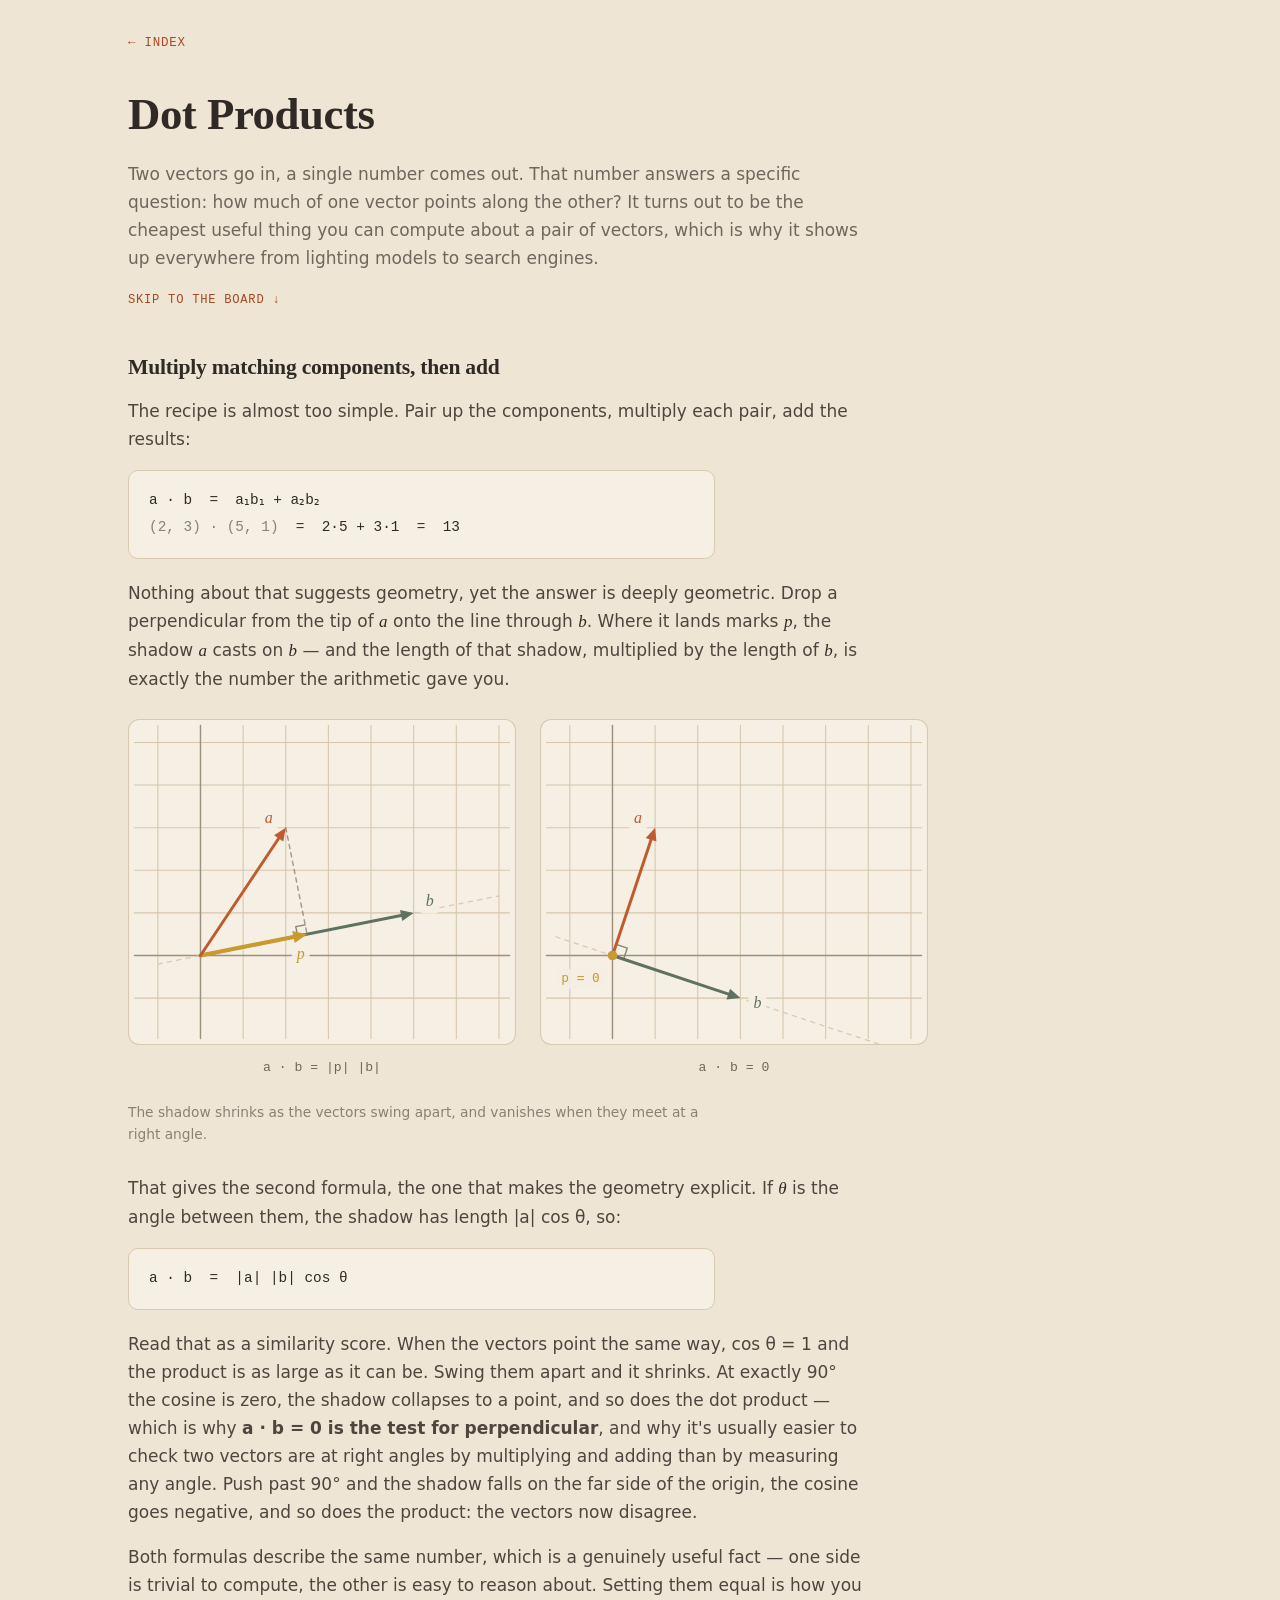
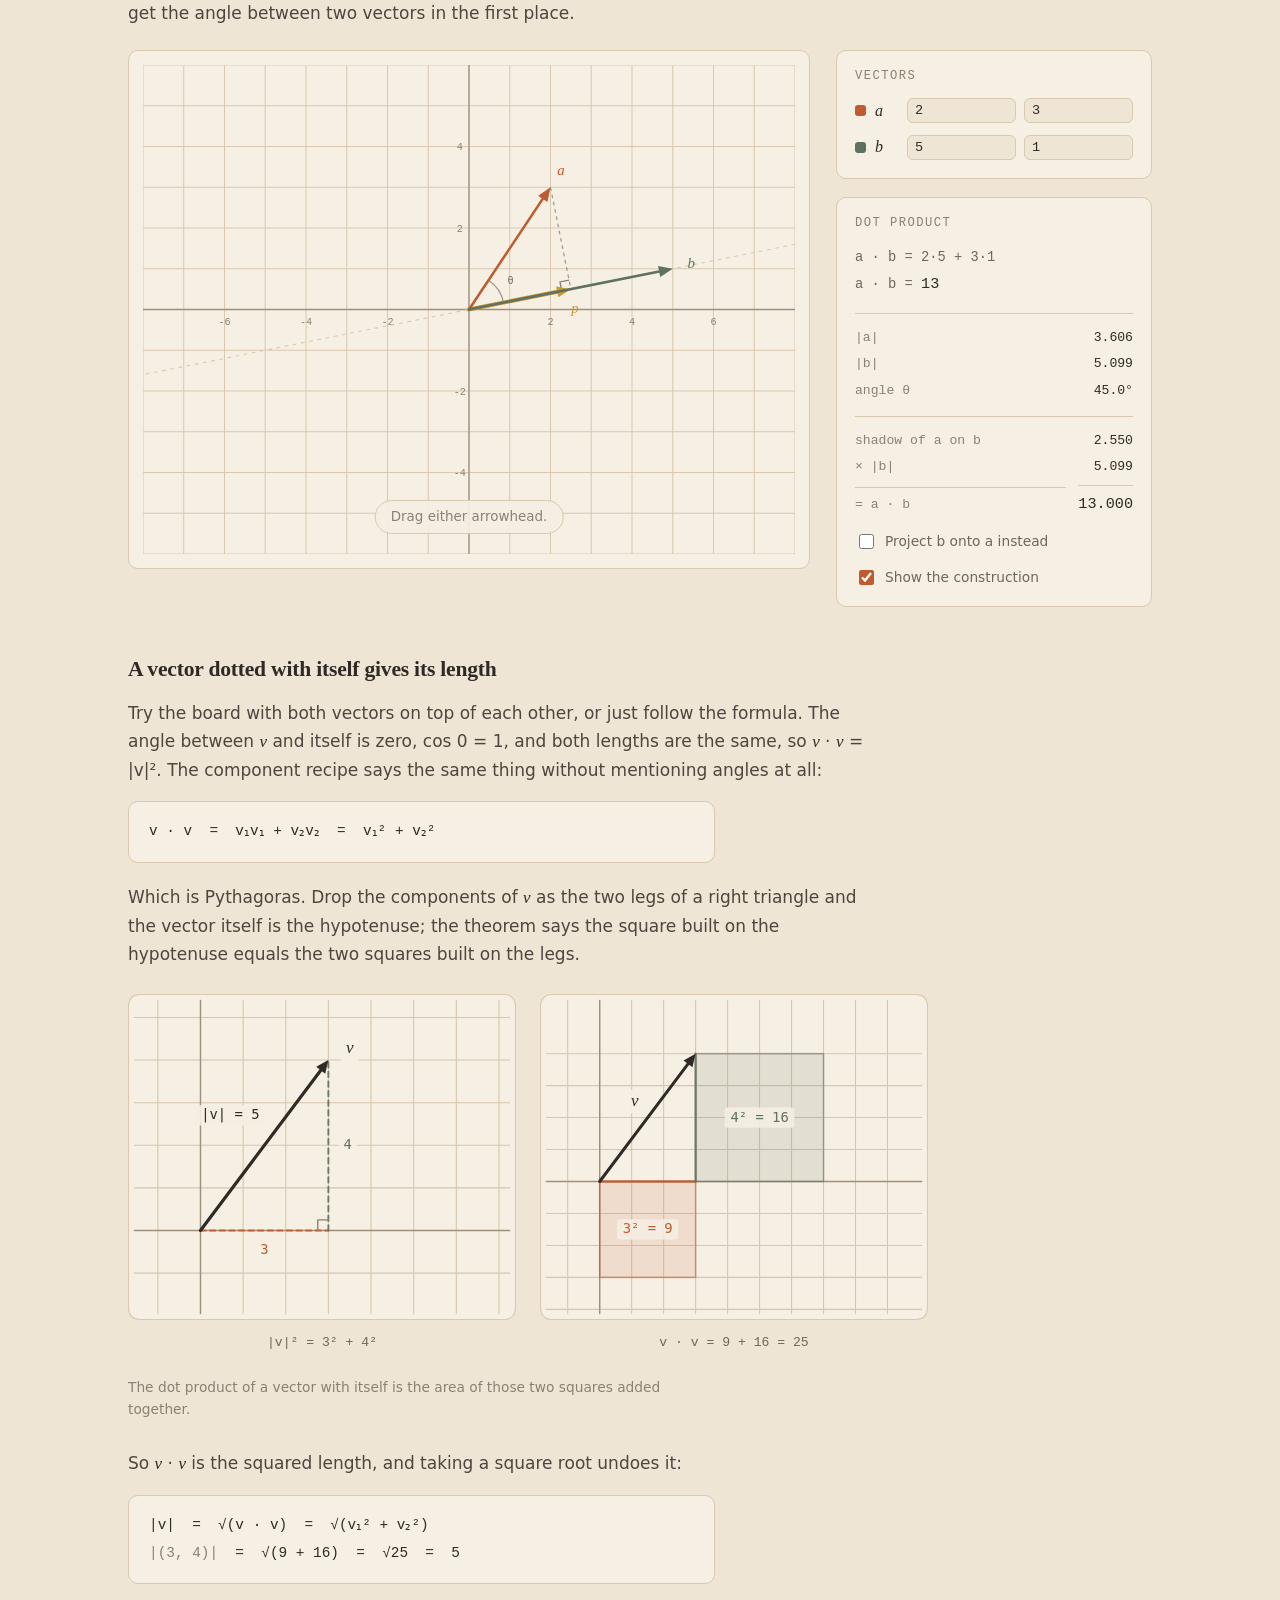
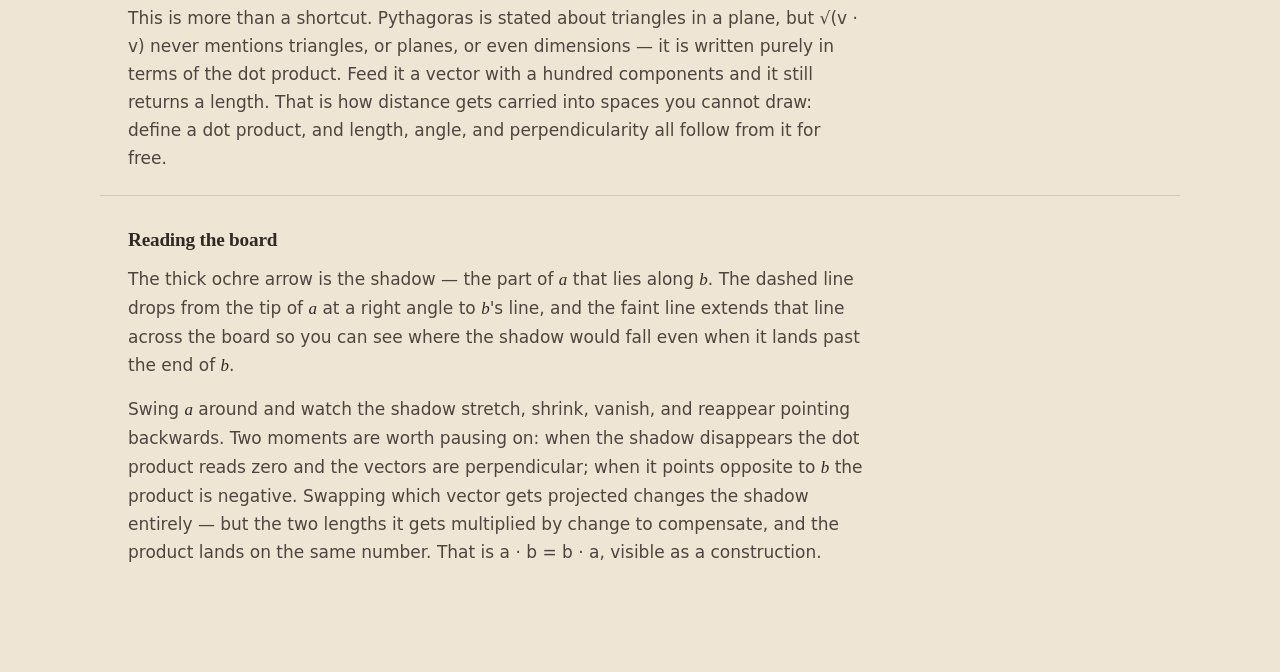
==== linear-algebra/dot-products/index.html @ c4933055 "Add Dot Products to Linear Algebra A third page in the same shape as linear combinations: explainer," ====
<!doctype html>
<html lang="en">
  <head>
    <meta charset="utf-8" />
    <meta name="viewport" content="width=device-width, initial-scale=1" />
    <title>Dot Products — math-viz</title>
    <meta
      name="description"
      content="What the dot product measures: one vector's shadow on another, scaled by that other's length."
    />
    <link rel="stylesheet" href="../../assets/theme.css" />
    <link
      rel="icon"
      href="data:image/svg+xml,<svg xmlns='http://www.w3.org/2000/svg' viewBox='0 0 32 32'><rect width='32' height='32' rx='7' fill='%23efe5d5'/><circle cx='16' cy='16' r='7.5' fill='none' stroke='%23bf5b2e' stroke-width='2.5'/></svg>"
    />
    <style>
      /* ---- explainer prose ---- */
      .jump {
        display: inline-block;
        margin-top: 18px;
        font-family: var(--font-mono);
        font-size: 0.76rem;
        letter-spacing: 0.06em;
        text-transform: uppercase;
        text-decoration: none;
      }
      .jump:hover {
        text-decoration: underline;
        text-underline-offset: 3px;
      }

      .explainer {
        padding-block: 10px 6px;
      }
      .explainer > section + section {
        margin-top: 46px;
      }
      .explainer h2 {
        font-size: 1.35rem;
        margin-bottom: 16px;
      }
      .explainer p {
        max-width: var(--measure);
        margin: 0 0 17px;
      }
      .explainer figure {
        margin: 26px 0 28px;
        max-width: 800px;
      }
      .explainer figure img {
        display: block;
        width: 100%;
        height: auto;
      }
      .two-up {
        display: grid;
        grid-template-columns: 1fr 1fr;
        gap: 8px 24px;
      }
      .two-up figcaption {
        grid-column: 1 / -1;
      }
      .fig-cap {
        font-family: var(--font-mono);
        font-size: 0.82rem;
        color: var(--ink-500);
        text-align: center;
        margin: 12px 0 0 !important;
      }
      .explainer figcaption {
        max-width: var(--measure);
        margin-top: 14px;
        font-size: 0.86rem;
        color: var(--ink-400);
      }
      @media (max-width: 660px) {
        .two-up {
          grid-template-columns: 1fr;
          gap: 18px;
        }
      }

      .sym {
        font-family: var(--font-display);
        font-style: italic;
        color: var(--ink-900);
      }

      /* A displayed calculation, in the prose column. */
      .calc {
        font-family: var(--font-mono);
        font-size: 0.9rem;
        line-height: 1.9;
        color: var(--ink-900);
        background: var(--sand-100);
        border: var(--border);
        border-radius: var(--radius);
        padding: 16px 20px;
        margin: 0 0 20px;
        max-width: var(--measure);
        overflow-x: auto;
      }
      .calc .muted {
        color: var(--ink-400);
      }

      /* ---- board ---- */
      .board-wrap {
        position: relative;
      }
      #board {
        touch-action: none;
      }
      #grid line {
        stroke: var(--grid-line);
        stroke-width: 1;
      }
      #axes .axis {
        stroke: var(--axis-line);
        stroke-width: 1.4;
      }
      .tick {
        font-family: var(--font-mono);
        font-size: 11px;
        fill: var(--ink-400);
        text-anchor: middle;
      }
      .vlabel {
        font-family: var(--font-display);
        font-style: italic;
        font-size: 16px;
        text-anchor: middle;
        dominant-baseline: middle;
        pointer-events: none;
      }
      .anglelabel {
        font-family: var(--font-mono);
        font-size: 11px;
        text-anchor: middle;
        dominant-baseline: middle;
        pointer-events: none;
        fill: var(--ink-500);
      }
      .handle {
        fill: transparent;
        cursor: grab;
      }
      .handle:active {
        cursor: grabbing;
      }
      .handle-ring {
        fill: none;
        stroke-width: 1.5;
        opacity: 0;
        pointer-events: none;
        transition: opacity 110ms ease;
      }
      .handle:hover + .handle-ring,
      .handle:focus-visible + .handle-ring {
        opacity: 0.55;
      }
      .hint {
        position: absolute;
        left: 50%;
        bottom: 20px;
        transform: translateX(-50%);
        margin: 0;
        font-size: 0.84rem;
        color: var(--ink-400);
        background: rgba(246, 239, 227, 0.92);
        border: var(--border);
        border-radius: 999px;
        padding: 5px 15px;
        pointer-events: none;
        white-space: nowrap;
      }
      .hint[hidden] {
        display: none;
      }

      /* ---- panels ---- */
      .vrow {
        display: grid;
        grid-template-columns: 12px 24px 1fr 1fr;
        align-items: center;
        gap: 8px;
        margin-bottom: 10px;
      }
      .swatch {
        width: 11px;
        height: 11px;
        border-radius: 3px;
      }
      .vname {
        font-family: var(--font-display);
        font-style: italic;
        font-size: 1rem;
        color: var(--ink-900);
      }

      .sum {
        font-family: var(--font-mono);
        font-size: 0.86rem;
        line-height: 1.85;
        color: var(--ink-500);
        margin: 0 0 14px;
      }
      .sum b {
        color: var(--ink-900);
        font-weight: 500;
        font-size: 0.95rem;
      }

      .stats {
        display: grid;
        grid-template-columns: 1fr auto;
        gap: 5px 12px;
        font-family: var(--font-mono);
        font-size: 0.82rem;
        color: var(--ink-400);
        border-top: var(--border);
        padding-top: 13px;
        margin-bottom: 14px;
      }
      .stats span:nth-child(even) {
        color: var(--ink-900);
        text-align: right;
      }

      /* The three lines that spell out shadow x length = dot product. */
      .chainsum {
        border-top: var(--border);
        padding-top: 13px;
        font-family: var(--font-mono);
        font-size: 0.82rem;
        display: grid;
        grid-template-columns: 1fr auto;
        gap: 5px 12px;
        align-items: baseline;
      }
      .chainsum .lbl {
        color: var(--ink-400);
      }
      .chainsum .val {
        text-align: right;
        color: var(--ink-900);
      }
      .chainsum .total {
        border-top: 1px solid var(--sand-400);
        padding-top: 6px;
        margin-top: 2px;
      }
      .chainsum .total.val {
        font-size: 0.95rem;
      }

      .badge {
        display: inline-block;
        margin-top: 12px;
        font-family: var(--font-mono);
        font-size: 0.7rem;
        letter-spacing: 0.06em;
        text-transform: uppercase;
        color: var(--clay-600);
        border: 1px solid var(--clay-200);
        background: rgba(191, 91, 46, 0.06);
        border-radius: 999px;
        padding: 3px 10px;
      }
      .badge[hidden] {
        display: none;
      }

      .toggle {
        display: flex;
        align-items: center;
        gap: 8px;
        margin-top: 13px;
        font-size: 0.86rem;
        color: var(--ink-500);
        cursor: pointer;
      }
      .toggle input {
        accent-color: var(--clay-500);
        width: 15px;
        height: 15px;
        cursor: pointer;
        flex: none;
      }
    </style>
  </head>
  <body>
    <nav class="topbar page"><a href="../../">&larr; Index</a></nav>

    <header class="intro page">
      <h1>Dot Products</h1>
      <p>
        Two vectors go in, a single number comes out. That number answers a
        specific question: how much of one vector points along the other? It
        turns out to be the cheapest useful thing you can compute about a pair
        of vectors, which is why it shows up everywhere from lighting models to
        search engines.
      </p>
      <a class="jump" href="#board-section">Skip to the board &darr;</a>
    </header>

    <div class="explainer page">
      <section>
        <h2>Multiply matching components, then add</h2>
        <p>
          The recipe is almost too simple. Pair up the components, multiply each
          pair, add the results:
        </p>
        <div class="calc">
          a · b &nbsp;=&nbsp; a₁b₁ + a₂b₂<br />
          <span class="muted">(2, 3) · (5, 1)</span> &nbsp;=&nbsp; 2·5 + 3·1
          &nbsp;=&nbsp; 13
        </div>
        <p>
          Nothing about that suggests geometry, yet the answer is deeply
          geometric. Drop a perpendicular from the tip of
          <span class="sym">a</span> onto the line through
          <span class="sym">b</span>. Where it lands marks
          <span class="sym">p</span>, the shadow <span class="sym">a</span>
          casts on <span class="sym">b</span> — and the length of that shadow,
          multiplied by the length of <span class="sym">b</span>, is exactly the
          number the arithmetic gave you.
        </p>

        <figure class="two-up">
          <div>
            <img
              src="../../assets/figures/dot-projection.svg"
              alt="Vector a with a perpendicular dropped onto the line through b, marking the shadow p."
              width="364"
              height="306"
            />
            <p class="fig-cap">a · b = |p| |b|</p>
          </div>
          <div>
            <img
              src="../../assets/figures/dot-perpendicular.svg"
              alt="Two perpendicular vectors, where the shadow collapses to a single point at the origin."
              width="364"
              height="306"
            />
            <p class="fig-cap">a · b = 0</p>
          </div>
          <figcaption>
            The shadow shrinks as the vectors swing apart, and vanishes when
            they meet at a right angle.
          </figcaption>
        </figure>

        <p>
          That gives the second formula, the one that makes the geometry
          explicit. If <span class="sym">θ</span> is the angle between them, the
          shadow has length |a| cos θ, so:
        </p>
        <div class="calc">a · b &nbsp;=&nbsp; |a| |b| cos θ</div>
        <p>
          Read that as a similarity score. When the vectors point the same way,
          cos θ = 1 and the product is as large as it can be. Swing them apart
          and it shrinks. At exactly 90° the cosine is zero, the shadow
          collapses to a point, and so does the dot product — which is why
          <strong>a · b = 0 is the test for perpendicular</strong>, and why it's
          usually easier to check two vectors are at right angles by multiplying
          and adding than by measuring any angle. Push past 90° and the shadow
          falls on the far side of the origin, the cosine goes negative, and so
          does the product: the vectors now disagree.
        </p>
        <p>
          Both formulas describe the same number, which is a genuinely useful
          fact — one side is trivial to compute, the other is easy to reason
          about. Setting them equal is how you get the angle between two
          vectors in the first place.
        </p>
      </section>
    </div>

    <div class="stage page" id="board-section">
      <div class="plate">
        <div class="board-wrap">
          <svg
            id="board"
            viewBox="0 0 704 528"
            aria-label="Two vectors with the projection of one onto the other"
          >
            <g id="grid"></g>
            <g id="axes"></g>
            <g id="guide"></g>
            <g id="proj"></g>
            <g id="vectors"></g>
            <g id="handles"></g>
          </svg>
          <p class="hint" id="hint">Drag either arrowhead.</p>
        </div>
      </div>

      <aside class="side">
        <section class="panel">
          <h2>Vectors</h2>
          <div class="vrow">
            <span class="swatch" style="background: var(--clay-500)"></span>
            <span class="vname">a</span>
            <input id="ax" type="number" step="1" value="2" aria-label="a x component" />
            <input id="ay" type="number" step="1" value="3" aria-label="a y component" />
          </div>
          <div class="vrow" style="margin-bottom: 0">
            <span class="swatch" style="background: #5f7161"></span>
            <span class="vname">b</span>
            <input id="bx" type="number" step="1" value="5" aria-label="b x component" />
            <input id="by" type="number" step="1" value="1" aria-label="b y component" />
          </div>
        </section>

        <section class="panel">
          <h2>Dot product</h2>
          <p class="sum" id="sum"></p>

          <div class="stats">
            <span>|a|</span><span id="alen"></span>
            <span>|b|</span><span id="blen"></span>
            <span>angle θ</span><span id="theta"></span>
          </div>

          <div class="chainsum">
            <span class="lbl" id="shadow-label">shadow of a on b</span>
            <span class="val" id="shadow"></span>
            <span class="lbl" id="times-label">× |b|</span>
            <span class="val" id="times"></span>
            <span class="lbl total" id="eq-label">= a · b</span>
            <span class="val total" id="eq"></span>
          </div>

          <span class="badge" id="perp" hidden>Perpendicular</span>

          <label class="toggle">
            <input type="checkbox" id="swap" />
            Project b onto a instead
          </label>
          <label class="toggle">
            <input type="checkbox" id="show-proj" checked />
            Show the construction
          </label>
        </section>
      </aside>
    </div>

    <div class="explainer page">
      <section>
        <h2>A vector dotted with itself gives its length</h2>
        <p>
          Try the board with both vectors on top of each other, or just follow
          the formula. The angle between <span class="sym">v</span> and itself
          is zero, cos 0 = 1, and both lengths are the same, so
          <span class="sym">v</span> · <span class="sym">v</span> = |v|². The
          component recipe says the same thing without mentioning angles at all:
        </p>
        <div class="calc">
          v · v &nbsp;=&nbsp; v₁v₁ + v₂v₂ &nbsp;=&nbsp; v₁² + v₂²
        </div>
        <p>
          Which is Pythagoras. Drop the components of
          <span class="sym">v</span> as the two legs of a right triangle and the
          vector itself is the hypotenuse; the theorem says the square built on
          the hypotenuse equals the two squares built on the legs.
        </p>

        <figure class="two-up">
          <div>
            <img
              src="../../assets/figures/length-pythagoras.svg"
              alt="The vector (3, 4) as the hypotenuse of a right triangle with legs 3 and 4."
              width="364"
              height="306"
            />
            <p class="fig-cap">|v|² = 3² + 4²</p>
          </div>
          <div>
            <img
              src="../../assets/figures/length-squares.svg"
              alt="Squares built on the two components of v, with areas 9 and 16."
              width="364"
              height="306"
            />
            <p class="fig-cap">v · v = 9 + 16 = 25</p>
          </div>
          <figcaption>
            The dot product of a vector with itself is the area of those two
            squares added together.
          </figcaption>
        </figure>

        <p>
          So <span class="sym">v</span> · <span class="sym">v</span> is the
          squared length, and taking a square root undoes it:
        </p>
        <div class="calc">
          |v| &nbsp;=&nbsp; √(v · v) &nbsp;=&nbsp; √(v₁² + v₂²)<br />
          <span class="muted">|(3, 4)|</span> &nbsp;=&nbsp; √(9 + 16)
          &nbsp;=&nbsp; √25 &nbsp;=&nbsp; 5
        </div>
        <p>
          This is more than a shortcut. Pythagoras is stated about triangles in
          a plane, but √(v · v) never mentions triangles, or planes, or even
          dimensions — it is written purely in terms of the dot product. Feed it
          a vector with a hundred components and it still returns a length. That
          is how distance gets carried into spaces you cannot draw: define a dot
          product, and length, angle, and perpendicularity all follow from it
          for free.
        </p>
      </section>
    </div>

    <section class="notes page">
      <h2>Reading the board</h2>
      <p>
        The thick ochre arrow is the shadow — the part of
        <span class="sym">a</span> that lies along
        <span class="sym">b</span>. The dashed line drops from the tip of
        <span class="sym">a</span> at a right angle to
        <span class="sym">b</span>'s line, and the faint line extends that line
        across the board so you can see where the shadow would fall even when it
        lands past the end of <span class="sym">b</span>.
      </p>
      <p>
        Swing <span class="sym">a</span> around and watch the shadow stretch,
        shrink, vanish, and reappear pointing backwards. Two moments are worth
        pausing on: when the shadow disappears the dot product reads zero and
        the vectors are perpendicular; when it points opposite to
        <span class="sym">b</span> the product is negative. Swapping which
        vector gets projected changes the shadow entirely — but the two lengths
        it gets multiplied by change to compensate, and the product lands on the
        same number. That is a · b = b · a, visible as a construction.
      </p>
    </section>

    <script>
      (function () {
        "use strict";

        const U = 44, OX = 352, OY = 264;
        const XMIN = -8, XMAX = 8, YMIN = -6, YMAX = 6;
        const A_COLOR = "#bf5b2e", B_COLOR = "#5f7161", P_COLOR = "#c99a2e";

        const sx = (x) => OX + U * x;
        const sy = (y) => OY - U * y;
        const lx = (x) => Math.max(14, Math.min(690, x));
        const ly = (y) => Math.max(13, Math.min(517, y));
        const $ = (id) => document.getElementById(id);
        const board = $("board");

        const vec = { a: { x: 2, y: 3 }, b: { x: 5, y: 1 } };

        // Always pad to a fixed width — these are read as a column, and
        // mixing "4" with "5.099" makes the arithmetic hard to follow.
        const fmt = (n, d) => (n === 0 ? (0).toFixed(d) : n.toFixed(d));

        function arrow(x1, y1, x2, y2, color, w, opts) {
          const o = opts || {};
          const dx = x2 - x1, dy = y2 - y1;
          const len = Math.hypot(dx, dy);
          if (len < 1) return "";
          const ux = dx / len, uy = dy / len;
          const head = Math.min(15, len * 0.5);
          const hw = head * 0.4;
          const bx = x2 - ux * head, by = y2 - uy * head;
          const px = -uy, py = ux;
          const op = o.opacity == null ? 1 : o.opacity;
          const dash = o.dash ? ` stroke-dasharray="${o.dash}"` : "";
          const f = (n) => n.toFixed(1);
          return (
            `<line x1="${f(x1)}" y1="${f(y1)}" x2="${f(bx + ux * 1.5)}" ` +
            `y2="${f(by + uy * 1.5)}" stroke="${color}" stroke-width="${w}" ` +
            `stroke-opacity="${op}" stroke-linecap="round"${dash}/>` +
            `<path d="M${f(x2)},${f(y2)} L${f(bx + px * hw)},${f(by + py * hw)} ` +
            `L${f(bx - px * hw)},${f(by - py * hw)} Z" fill="${color}" ` +
            `fill-opacity="${op}"/>`
          );
        }

        function buildGrid() {
          let g = "";
          for (let x = XMIN; x <= XMAX; x++)
            g += `<line x1="${sx(x)}" y1="${sy(YMIN)}" x2="${sx(x)}" y2="${sy(YMAX)}"/>`;
          for (let y = YMIN; y <= YMAX; y++)
            g += `<line x1="${sx(XMIN)}" y1="${sy(y)}" x2="${sx(XMAX)}" y2="${sy(y)}"/>`;
          $("grid").innerHTML = g;

          let a =
            `<line class="axis" x1="${sx(XMIN)}" y1="${sy(0)}" x2="${sx(XMAX)}" y2="${sy(0)}"/>` +
            `<line class="axis" x1="${sx(0)}" y1="${sy(YMIN)}" x2="${sx(0)}" y2="${sy(YMAX)}"/>`;
          for (let x = XMIN + 2; x <= XMAX - 2; x += 2)
            if (x !== 0)
              a += `<text class="tick" x="${sx(x)}" y="${sy(0) + 17}">${x}</text>`;
          for (let y = YMIN + 2; y <= YMAX - 2; y += 2)
            if (y !== 0)
              a += `<text class="tick" x="${sx(0) - 10}" y="${sy(y) + 4}" text-anchor="end">${y}</text>`;
          $("axes").innerHTML = a;
        }

        // Small square marking the right angle where the drop line meets the
        // projection line.
        function rightAngle(cx, cy, u1, u2, size) {
          const p = (m, n) =>
            `${(cx + m).toFixed(1)},${(cy + n).toFixed(1)}`;
          return (
            `<polyline points="${p(u1[0] * size, u1[1] * size)} ` +
            `${p((u1[0] + u2[0]) * size, (u1[1] + u2[1]) * size)} ` +
            `${p(u2[0] * size, u2[1] * size)}" fill="none" ` +
            `stroke="var(--ink-400)" stroke-width="1.4"/>`
          );
        }

        function arc(cx, cy, r, a0, a1) {
          let d = a1 - a0;
          while (d <= -Math.PI) d += 2 * Math.PI;
          while (d > Math.PI) d -= 2 * Math.PI;
          const x0 = cx + r * Math.cos(a0), y0 = cy + r * Math.sin(a0);
          const x1 = cx + r * Math.cos(a1), y1 = cy + r * Math.sin(a1);
          return (
            `<path d="M${x0.toFixed(1)} ${y0.toFixed(1)} A${r} ${r} 0 0 ` +
            `${d > 0 ? 1 : 0} ${x1.toFixed(1)} ${y1.toFixed(1)}" fill="none" ` +
            `stroke="var(--ink-400)" stroke-width="1.3" stroke-opacity="0.8"/>`
          );
        }

        function draw() {
          const swapped = $("swap").checked;
          const src = swapped ? vec.b : vec.a; // the one being projected
          const onto = swapped ? vec.a : vec.b; // the one projected onto
          const srcName = swapped ? "b" : "a";
          const ontoName = swapped ? "a" : "b";

          const dot = vec.a.x * vec.b.x + vec.a.y * vec.b.y;
          const aLen = Math.hypot(vec.a.x, vec.a.y);
          const bLen = Math.hypot(vec.b.x, vec.b.y);
          const ontoLen = Math.hypot(onto.x, onto.y);
          const srcLen = Math.hypot(src.x, src.y);

          // Signed shadow length, and the shadow vector itself.
          const shadow = ontoLen ? dot / ontoLen : 0;
          const k = ontoLen ? dot / (ontoLen * ontoLen) : 0;
          const p = { x: k * onto.x, y: k * onto.y };

          // --- the construction ---
          let guide = "", pr = "";
          if ($("show-proj").checked && ontoLen > 0) {
            // onto's line, extended right across the board
            const ux = onto.x / ontoLen, uy = onto.y / ontoLen;
            const t = 40;
            guide += `<line x1="${sx(-ux * t)}" y1="${sy(-uy * t)}" x2="${sx(ux * t)}" ` +
              `y2="${sy(uy * t)}" stroke="var(--sand-400)" stroke-width="1.2" ` +
              `stroke-dasharray="4 5"/>`;

            if (srcLen > 0) {
              // the perpendicular drop from src's tip onto that line
              guide += `<line x1="${sx(src.x)}" y1="${sy(src.y)}" x2="${sx(p.x)}" ` +
                `y2="${sy(p.y)}" stroke="var(--ink-400)" stroke-width="1.3" ` +
                `stroke-opacity="0.8" stroke-dasharray="4 4"/>`;

              const dropLen = Math.hypot(src.x - p.x, src.y - p.y);
              if (dropLen > 0.15 && Math.abs(shadow) > 0.15) {
                const d1 = [
                  (sx(src.x) - sx(p.x)) / (dropLen * U),
                  (sy(src.y) - sy(p.y)) / (dropLen * U),
                ];
                const d2 = [
                  -Math.sign(shadow) * ux,
                  Math.sign(shadow) * uy,
                ];
                guide += rightAngle(sx(p.x), sy(p.y), d1, d2, 10);
              }

              // angle arc at the origin, labelled when there is room for it
              if (aLen > 0 && bLen > 0) {
                const a0 = Math.atan2(sy(vec.a.y) - sy(0), sx(vec.a.x) - sx(0));
                const a1 = Math.atan2(sy(vec.b.y) - sy(0), sx(vec.b.x) - sx(0));
                guide += arc(sx(0), sy(0), 38, a0, a1);
                let d = a1 - a0;
                while (d <= -Math.PI) d += 2 * Math.PI;
                while (d > Math.PI) d -= 2 * Math.PI;
                if (Math.abs(d) > 0.3) {
                  const am = a0 + d / 2;
                  guide += `<text class="anglelabel" x="${(sx(0) + 54 * Math.cos(am)).toFixed(1)}" ` +
                    `y="${(sy(0) + 54 * Math.sin(am)).toFixed(1)}">θ</text>`;
                }
              }
            }
            if (Math.abs(shadow) > 1e-9) {
              pr = arrow(sx(0), sy(0), sx(p.x), sy(p.y), P_COLOR, 4.4, {});
              // Sit the label on the far side of the projection line from the
              // drop, so it never lands under the dashed perpendicular.
              const nx = -onto.y / ontoLen, ny = onto.x / ontoLen;
              const side =
                (src.x - p.x) * nx + (src.y - p.y) * ny > 0 ? -1 : 1;
              pr += `<text class="vlabel" x="${lx(sx(p.x + side * nx * 0.5))}" ` +
                `y="${ly(sy(p.y + side * ny * 0.5))}" fill="${P_COLOR}">p</text>`;
            } else if (aLen > 0 && bLen > 0) {
              // perpendicular: mark the collapsed shadow at the origin
              pr = `<circle cx="${sx(0)}" cy="${sy(0)}" r="5" fill="${P_COLOR}"/>`;
            }
          }
          $("guide").innerHTML = guide;
          $("proj").innerHTML = pr;

          // --- the two vectors ---
          let vs = "";
          [["a", vec.a, A_COLOR], ["b", vec.b, B_COLOR]].forEach(([n, v, c]) => {
            vs += arrow(sx(0), sy(0), sx(v.x), sy(v.y), c, 2.8, {});
            const len = Math.hypot(v.x, v.y) || 1;
            const ox = (v.x / len) * 0.46, oy = (v.y / len) * 0.46;
            vs += `<text class="vlabel" x="${lx(sx(v.x + ox))}" ` +
              `y="${ly(sy(v.y + oy))}" fill="${c}">${n}</text>`;
          });
          $("vectors").innerHTML = vs;

          let hs = "";
          [["a", vec.a, A_COLOR], ["b", vec.b, B_COLOR]].forEach(([n, v, c]) => {
            hs += `<circle class="handle" data-v="${n}" cx="${sx(v.x)}" cy="${sy(v.y)}" ` +
              `r="15" tabindex="0" role="button" aria-label="Drag ${n}"/>` +
              `<circle class="handle-ring" cx="${sx(v.x)}" cy="${sy(v.y)}" r="11" stroke="${c}"/>`;
          });
          $("handles").innerHTML = hs;

          // --- readouts ---
          const par = (n) => (n < 0 ? `(${n})` : `${n}`);
          $("sum").innerHTML =
            `a · b = ${par(vec.a.x)}·${par(vec.b.x)} + ` +
            `${par(vec.a.y)}·${par(vec.b.y)}<br />` +
            `a · b = <b>${dot}</b>`;

          $("alen").textContent = fmt(aLen, 3);
          $("blen").textContent = fmt(bLen, 3);
          const canAngle = aLen > 0 && bLen > 0;
          $("theta").textContent = canAngle
            ? fmt(
                (Math.acos(Math.max(-1, Math.min(1, dot / (aLen * bLen)))) * 180) /
                  Math.PI,
                1
              ) + "°"
            : "—";

          $("shadow-label").textContent =
            `shadow of ${srcName} on ${ontoName}`;
          $("times-label").textContent = `× |${ontoName}|`;
          $("eq-label").textContent = "= a · b";
          $("shadow").textContent = ontoLen ? fmt(shadow, 3) : "—";
          $("times").textContent = ontoLen ? fmt(ontoLen, 3) : "—";
          $("eq").textContent = ontoLen ? fmt(shadow * ontoLen, 3) : "—";

          $("perp").hidden = !(dot === 0 && aLen > 0 && bLen > 0);
        }

        function syncInputs() {
          [["ax", "a", "x"], ["ay", "a", "y"], ["bx", "b", "x"], ["by", "b", "y"]]
            .forEach(([id, v, axis]) => {
              const el = $(id);
              if (document.activeElement !== el) el.value = vec[v][axis];
            });
        }

        // --- input ---
        function toBoard(evt) {
          const r = board.getBoundingClientRect();
          const scale = 704 / r.width;
          return {
            x: (evt.clientX - r.left) * scale,
            y: (evt.clientY - r.top) * scale,
          };
        }

        function snapWorld(pt) {
          return {
            x: Math.max(XMIN, Math.min(XMAX, Math.round((pt.x - OX) / U))),
            y: Math.max(YMIN, Math.min(YMAX, Math.round((OY - pt.y) / U))),
          };
        }

        let dragging = null;

        board.addEventListener("pointerdown", (e) => {
          const h = e.target.closest(".handle");
          if (!h) return;
          dragging = h.dataset.v;
          $("hint").hidden = true; // it has done its job
          h.setPointerCapture(e.pointerId);
          e.preventDefault();
        });

        board.addEventListener("pointermove", (e) => {
          if (!dragging) return;
          const p = snapWorld(toBoard(e));
          const v = vec[dragging];
          if (p.x === v.x && p.y === v.y) return;
          v.x = p.x;
          v.y = p.y;
          draw();
          syncInputs();
        });

        const endDrag = () => (dragging = null);
        board.addEventListener("pointerup", endDrag);
        board.addEventListener("pointercancel", endDrag);

        board.addEventListener("keydown", (e) => {
          const h = e.target.closest(".handle");
          if (!h) return;
          const d = {
            ArrowLeft: [-1, 0], ArrowRight: [1, 0],
            ArrowUp: [0, 1], ArrowDown: [0, -1],
          }[e.key];
          if (!d) return;
          e.preventDefault();
          const name = h.dataset.v, v = vec[name];
          v.x = Math.max(XMIN, Math.min(XMAX, v.x + d[0]));
          v.y = Math.max(YMIN, Math.min(YMAX, v.y + d[1]));
          draw();
          syncInputs();
          const again = $("handles").querySelector(`.handle[data-v="${name}"]`);
          if (again) again.focus();
        });

        [["ax", "a", "x"], ["ay", "a", "y"], ["bx", "b", "x"], ["by", "b", "y"]]
          .forEach(([id, v, axis]) => {
            $(id).addEventListener("input", () => {
              const el = $(id);
              const n = Number(el.value);
              if (el.value === "" || Number.isNaN(n)) return;
              const lim = axis === "x" ? XMAX : YMAX;
              vec[v][axis] = Math.max(-lim, Math.min(lim, n));
              draw();
            });
          });

        $("swap").addEventListener("change", draw);
        $("show-proj").addEventListener("change", draw);

        buildGrid();
        draw();
      })();
    </script>
  </body>
</html>
---- assets/theme.css ----
/* ---------------------------------------------------------------
   math-viz shared theme
   Warm earth-tone design tokens. Import this from every page so the
   whole collection reads as one system.
   --------------------------------------------------------------- */

:root {
  /* --- Surfaces: sand, warm and low-contrast --- */
  --sand-100: #f6efe3;
  --sand-200: #efe5d5;
  --sand-300: #e6d9c4;
  --sand-400: #d9c9ae;
  --sand-500: #c9b593;

  /* --- Ink: warm greys, never pure black --- */
  --ink-900: #2f2a25;
  --ink-700: #4e463e;
  --ink-500: #6f665c;
  --ink-400: #8a8074;
  --ink-300: #a89d8e;

  /* --- Accent: burnt orange / terracotta --- */
  --clay-600: #a34a24;
  --clay-500: #bf5b2e;
  --clay-400: #d47342;
  --clay-200: #eab99e;

  /* --- Plot palette: warm tones for drawings & data ---
     Ordered for categorical use; each is legible on sand. */
  --plot-1: #bf5b2e; /* burnt orange  */
  --plot-2: #8c6239; /* umber         */
  --plot-3: #c99a2e; /* ochre         */
  --plot-4: #7d8447; /* olive         */
  --plot-5: #a8553f; /* brick         */
  --plot-6: #5f7161; /* sage          */
  --plot-7: #94643f; /* clay brown    */
  --plot-8: #6b5b4a; /* driftwood     */

  /* --- Semantic drawing roles --- */
  --grid-line: #d6c6ac;
  --axis-line: #9c8f7c;
  --curve: var(--plot-1);
  --curve-alt: var(--plot-4);

  /* --- Type --- */
  --font-display: "Iowan Old Style", "Palatino Linotype", Palatino,
    "Book Antiqua", Georgia, serif;
  --font-body: ui-sans-serif, system-ui, -apple-system, "Segoe UI", Inter,
    Helvetica, Arial, sans-serif;
  --font-mono: ui-monospace, SFMono-Regular, "SF Mono", Menlo, Consolas,
    monospace;

  /* --- Layout --- */
  --measure: 68ch;
  --page-max: 1080px;
  --radius: 10px;
  --border: 1px solid var(--sand-400);
  --shadow-soft: 0 1px 2px rgba(80, 60, 40, 0.05),
    0 8px 24px rgba(80, 60, 40, 0.06);
}

*,
*::before,
*::after {
  box-sizing: border-box;
}

html {
  -webkit-text-size-adjust: 100%;
}

body {
  margin: 0;
  background: var(--sand-200);
  color: var(--ink-700);
  font-family: var(--font-body);
  font-size: 17px;
  line-height: 1.65;
  -webkit-font-smoothing: antialiased;
  text-rendering: optimizeLegibility;
}

h1,
h2,
h3 {
  font-family: var(--font-display);
  color: var(--ink-900);
  font-weight: 600;
  letter-spacing: -0.01em;
  line-height: 1.2;
  margin: 0;
}

a {
  color: var(--clay-600);
  text-decoration-color: var(--clay-200);
  text-underline-offset: 3px;
}

a:hover {
  text-decoration-color: var(--clay-500);
}

code,
kbd {
  font-family: var(--font-mono);
  font-size: 0.9em;
}

.page {
  max-width: var(--page-max);
  margin: 0 auto;
  padding: 0 28px;
}

/* ---------------------------------------------------------------
   Shared page furniture
   Anything that is also .page must set padding-block, never the
   padding shorthand, or it wipes out the horizontal gutter above.
   --------------------------------------------------------------- */

.topbar {
  padding-block: 26px;
}
.topbar a {
  font-family: var(--font-mono);
  font-size: 0.78rem;
  letter-spacing: 0.06em;
  text-transform: uppercase;
  text-decoration: none;
}
.topbar a:hover {
  text-decoration: underline;
  text-underline-offset: 3px;
}

.intro {
  padding-block: 8px 34px;
}
.intro h1 {
  font-size: clamp(2rem, 4.5vw, 2.8rem);
}
.intro p {
  max-width: var(--measure);
  color: var(--ink-500);
  margin: 18px 0 0;
}

/* Board on the left, controls on the right. */
.stage {
  display: grid;
  grid-template-columns: minmax(0, 1fr) 316px;
  gap: 26px;
  align-items: start;
  padding-bottom: 40px;
}

/* An inset drawing surface. */
.plate {
  background: var(--sand-100);
  border: var(--border);
  border-radius: var(--radius);
  padding: 14px;
}
.plate svg {
  display: block;
  width: 100%;
  height: auto;
}

.side {
  display: flex;
  flex-direction: column;
  gap: 18px;
}

.panel {
  background: var(--sand-100);
  border: var(--border);
  border-radius: var(--radius);
  padding: 18px;
}
.panel h2 {
  font-size: 0.76rem;
  font-family: var(--font-mono);
  font-weight: 500;
  letter-spacing: 0.12em;
  text-transform: uppercase;
  color: var(--ink-400);
  margin-bottom: 14px;
}

/* --- form controls --- */
input[type="number"],
input[type="text"] {
  font-family: var(--font-mono);
  font-size: 0.85rem;
  color: var(--ink-900);
  background: var(--sand-200);
  border: 1px solid var(--sand-400);
  border-radius: 6px;
  padding: 4px 7px;
  width: 100%;
  min-width: 0;
}
input[type="number"]:focus-visible,
input[type="text"]:focus-visible {
  outline: 2px solid var(--clay-500);
  outline-offset: 1px;
}
/* Spinners eat width in narrow fields; arrow keys still step. */
input[type="number"]::-webkit-inner-spin-button,
input[type="number"]::-webkit-outer-spin-button {
  -webkit-appearance: none;
  margin: 0;
}
input[type="number"] {
  -moz-appearance: textfield;
  appearance: textfield;
}

input[type="range"] {
  -webkit-appearance: none;
  appearance: none;
  width: 100%;
  height: 20px;
  background: transparent;
  cursor: pointer;
}
input[type="range"]::-webkit-slider-runnable-track {
  height: 3px;
  border-radius: 2px;
  background: var(--sand-400);
}
input[type="range"]::-moz-range-track {
  height: 3px;
  border-radius: 2px;
  background: var(--sand-400);
}
input[type="range"]::-webkit-slider-thumb {
  -webkit-appearance: none;
  appearance: none;
  width: 14px;
  height: 14px;
  margin-top: -5.5px;
  border-radius: 50%;
  background: var(--clay-500);
  border: 2px solid var(--sand-100);
}
input[type="range"]::-moz-range-thumb {
  width: 14px;
  height: 14px;
  border: 2px solid var(--sand-100);
  border-radius: 50%;
  background: var(--clay-500);
}
input[type="range"]:focus-visible {
  outline: 2px solid var(--clay-500);
  outline-offset: 3px;
  border-radius: 4px;
}

.btn {
  font-family: var(--font-mono);
  font-size: 0.78rem;
  color: var(--ink-500);
  background: transparent;
  border: 1px solid var(--sand-400);
  border-radius: 999px;
  padding: 5px 12px;
  cursor: pointer;
  transition: border-color 120ms ease, color 120ms ease;
}
.btn:hover:not(:disabled) {
  border-color: var(--clay-400);
  color: var(--clay-600);
}
.btn:disabled {
  opacity: 0.45;
  cursor: default;
}
.btn:focus-visible {
  outline: 2px solid var(--clay-500);
  outline-offset: 2px;
}

/* Prose section beneath a figure. The measure goes on the children, not on
   .notes itself — .notes is also .page, whose `margin: 0 auto` would centre
   the whole block instead of leaving it aligned with the rest of the page. */
.notes {
  border-top: var(--border);
  padding-block: 32px 90px;
}
.notes > * {
  max-width: var(--measure);
}
.notes h2 {
  font-size: 1.2rem;
  margin-bottom: 14px;
}
.notes p {
  margin: 0 0 15px;
}
.notes .eq {
  font-family: var(--font-mono);
  font-size: 0.9rem;
  background: var(--sand-100);
  border: var(--border);
  border-radius: var(--radius);
  padding: 14px 18px;
  margin: 0 0 18px;
}

@media (max-width: 860px) {
  .stage {
    grid-template-columns: 1fr;
  }
}
@media (max-width: 640px) {
  .page {
    padding: 0 20px;
  }
}

/* Respect users who ask for stillness. */
@media (prefers-reduced-motion: reduce) {
  *,
  *::before,
  *::after {
    animation-duration: 0.001ms !important;
    transition-duration: 0.001ms !important;
  }
}
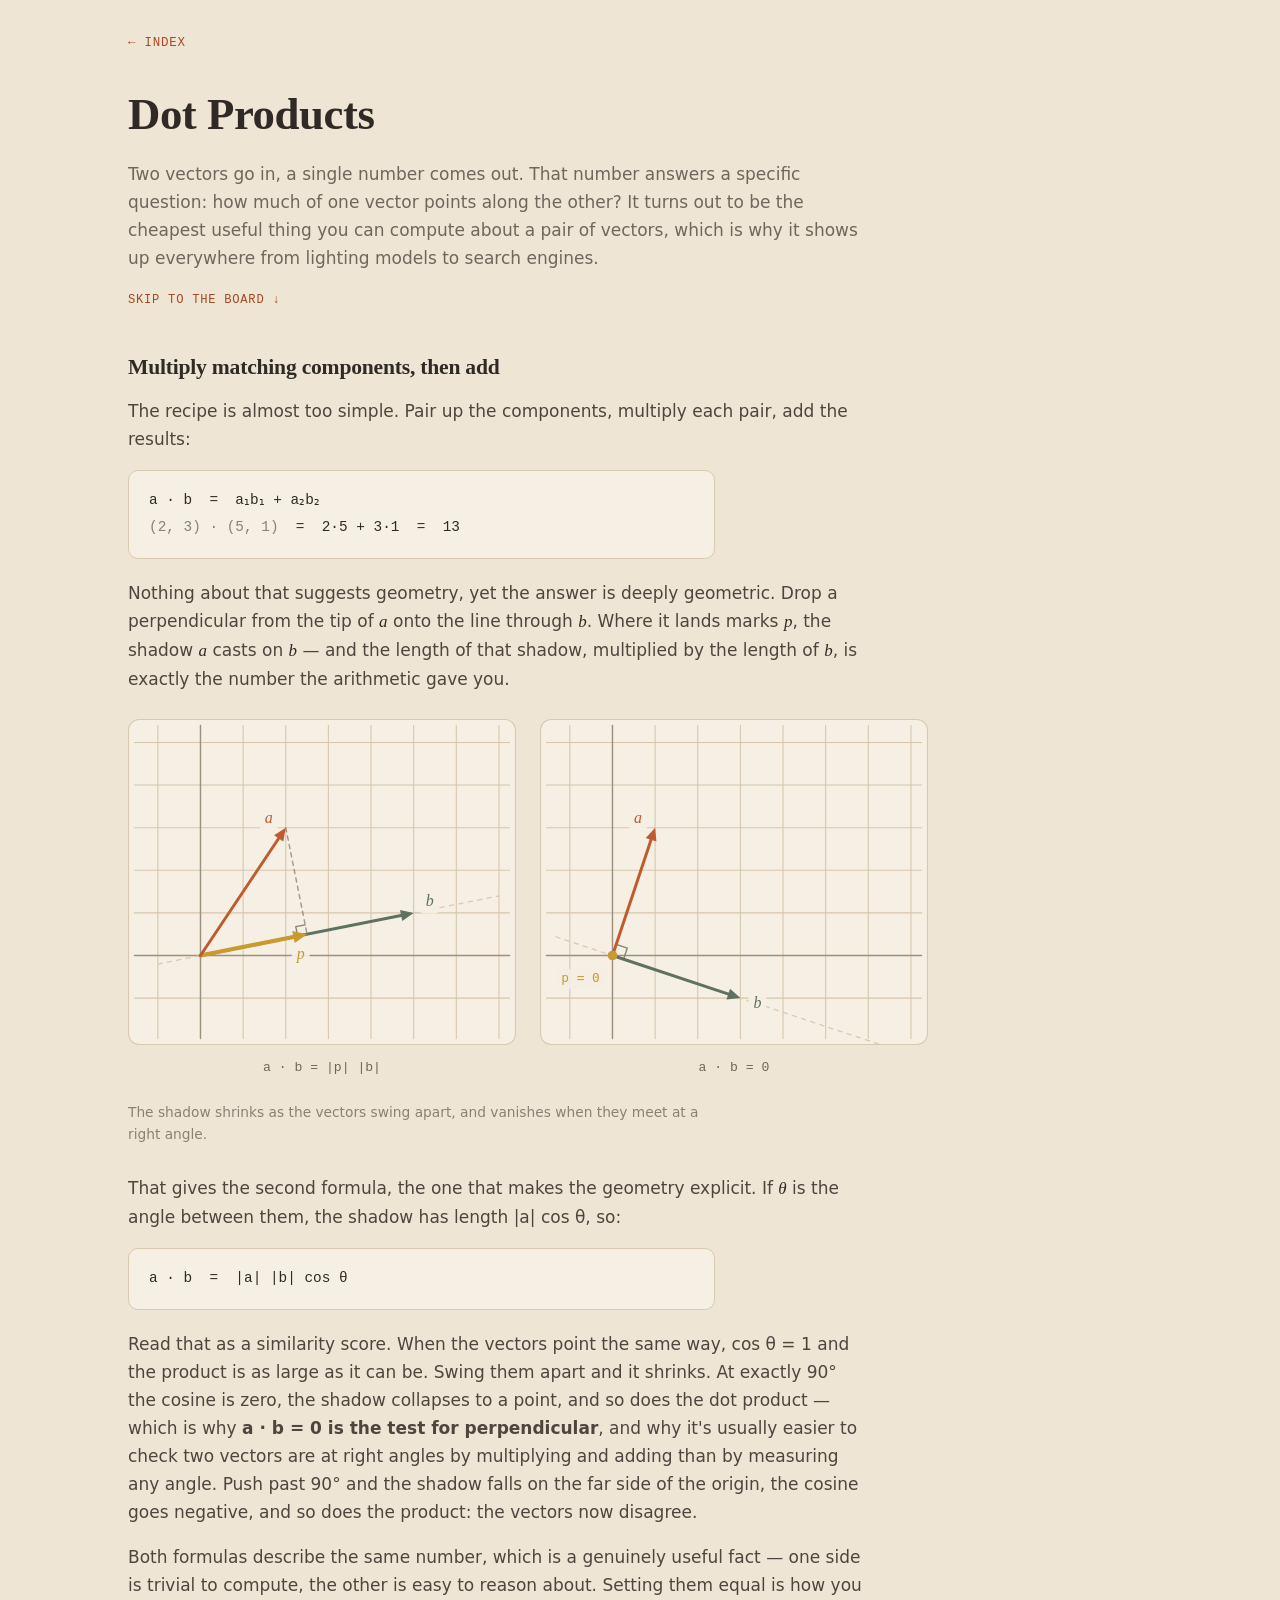
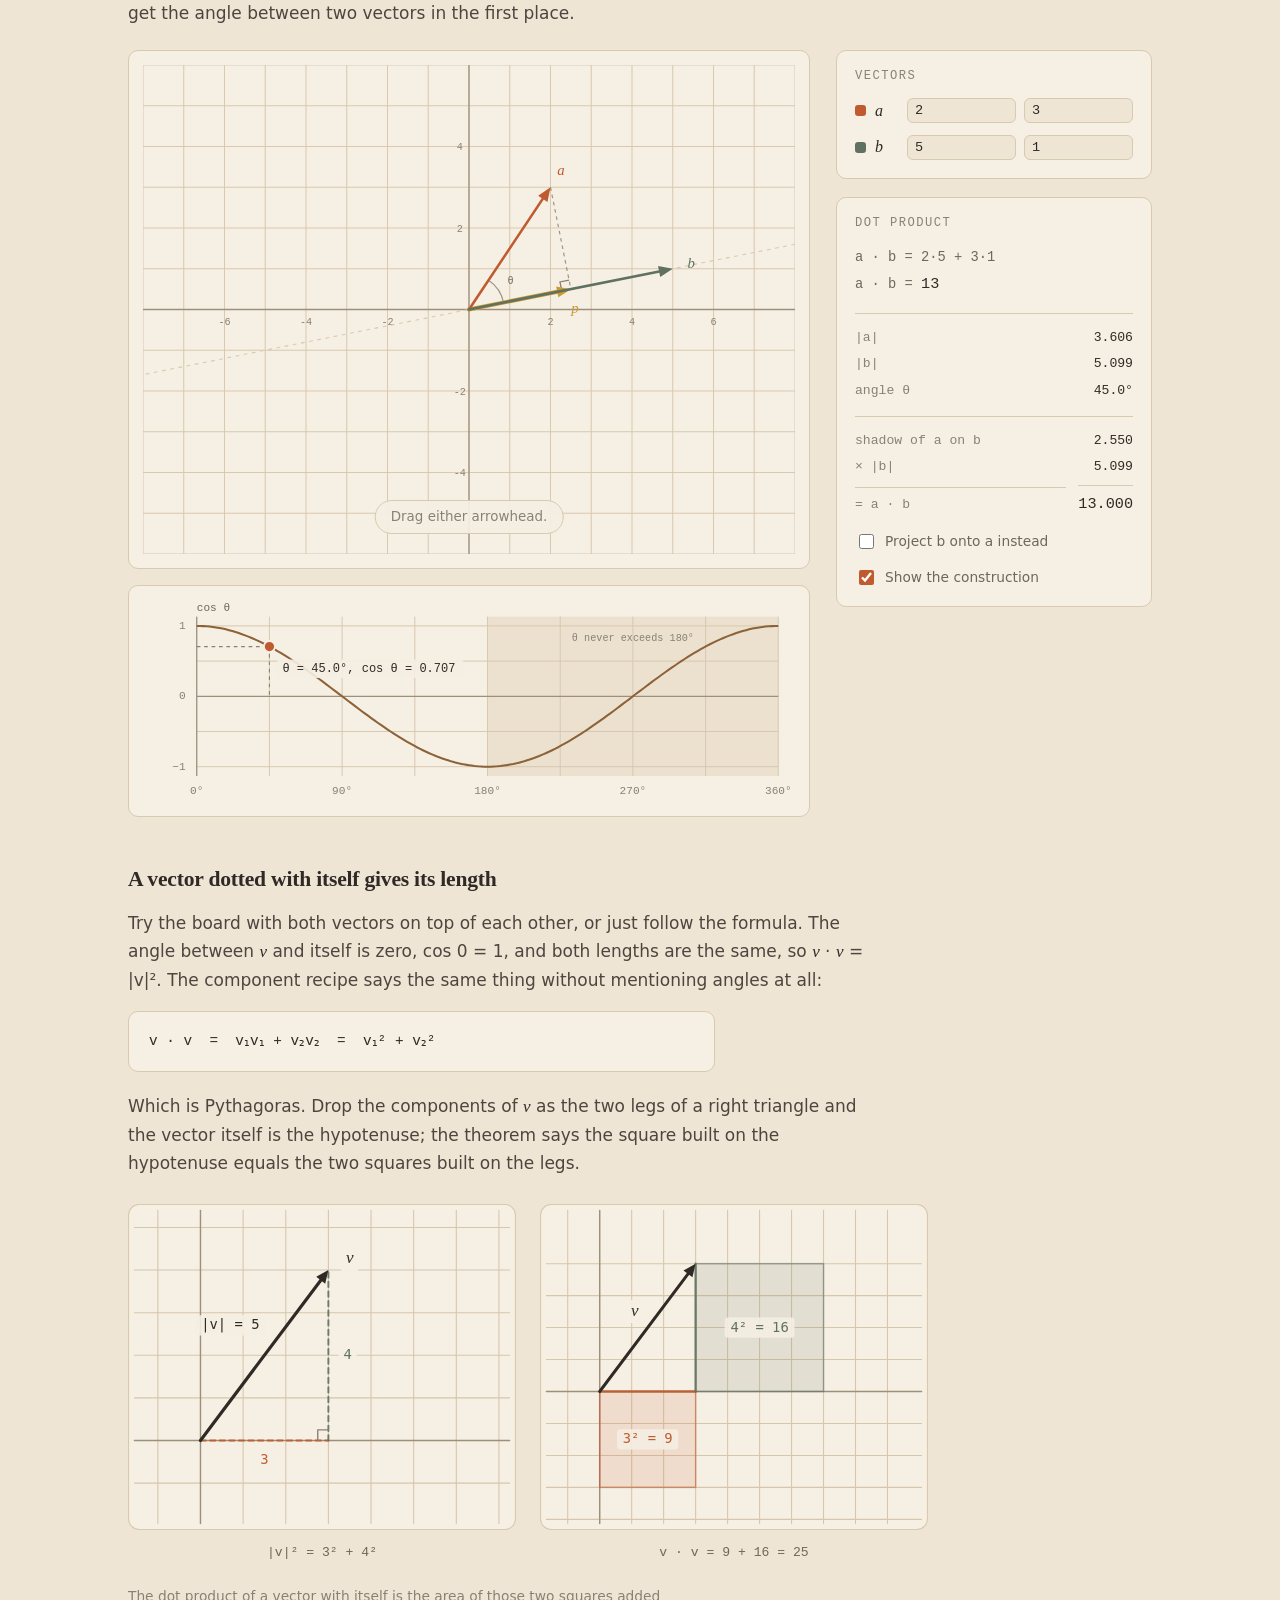
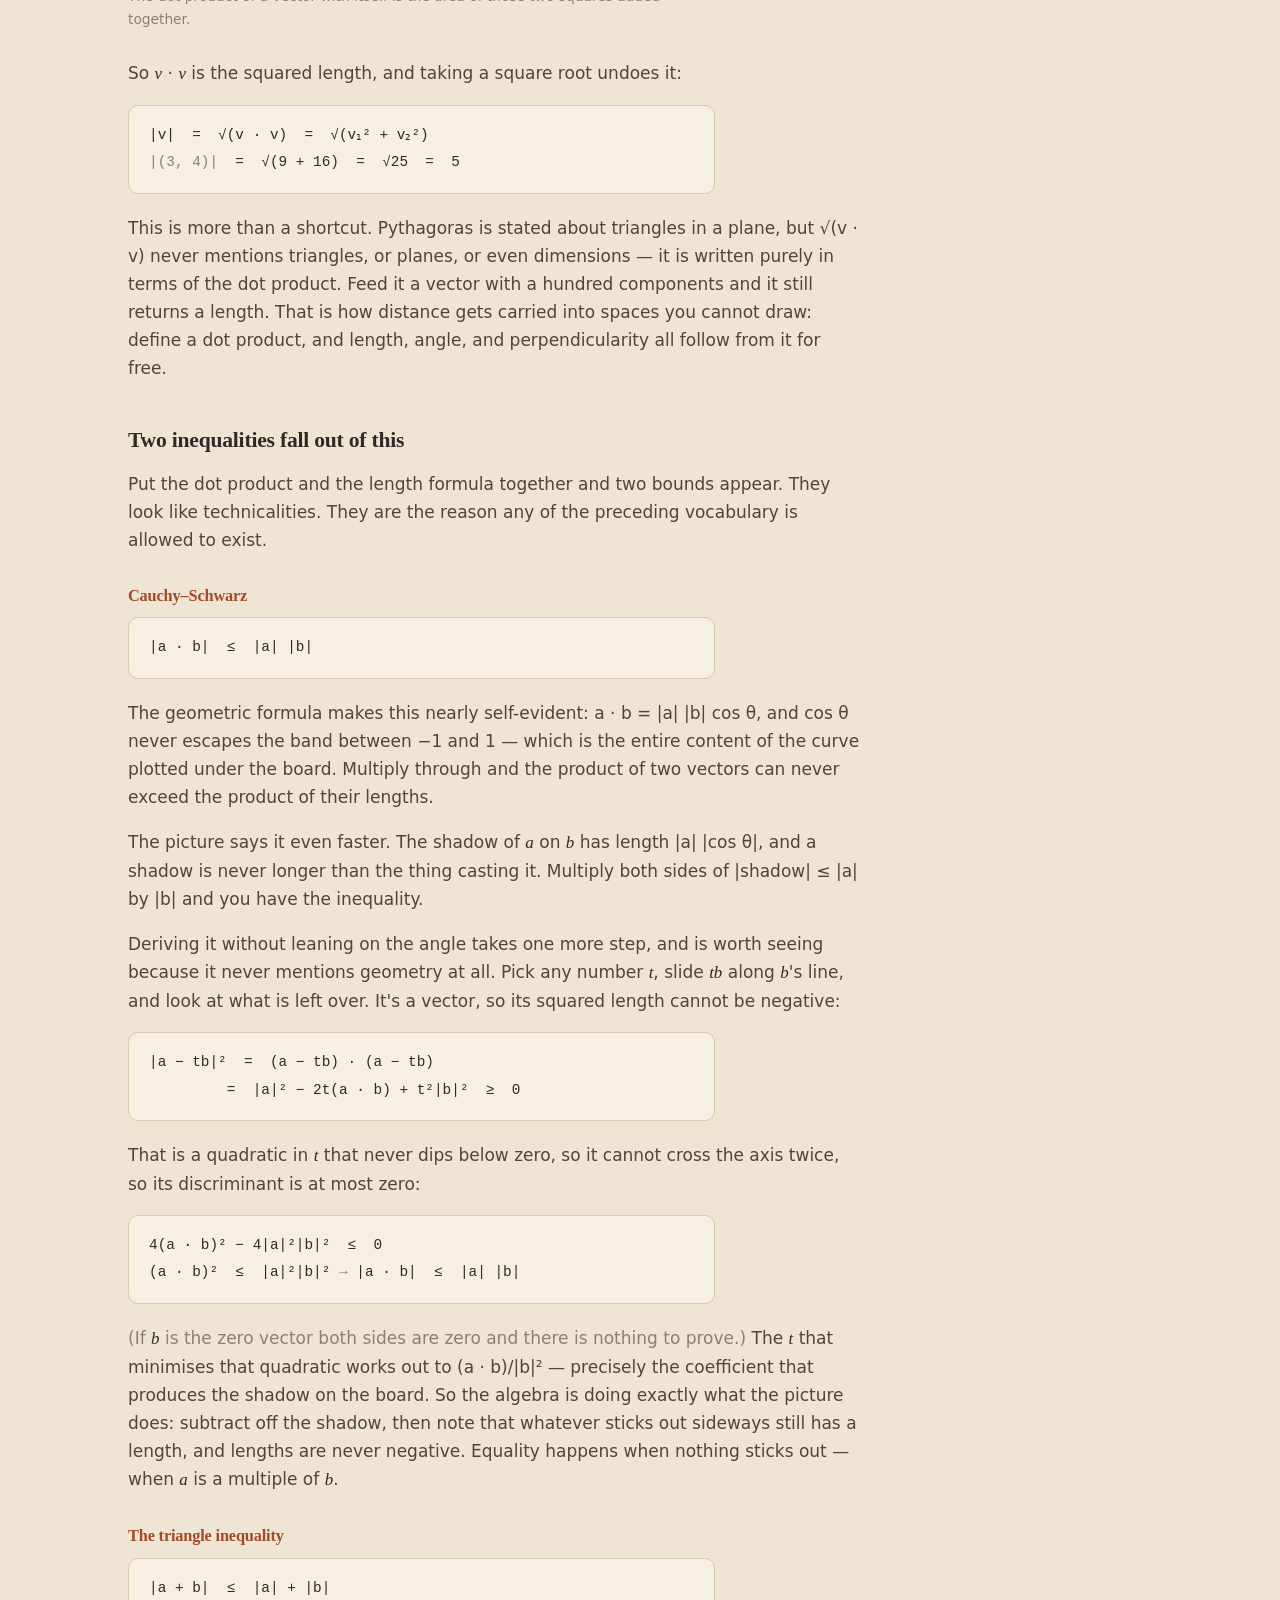
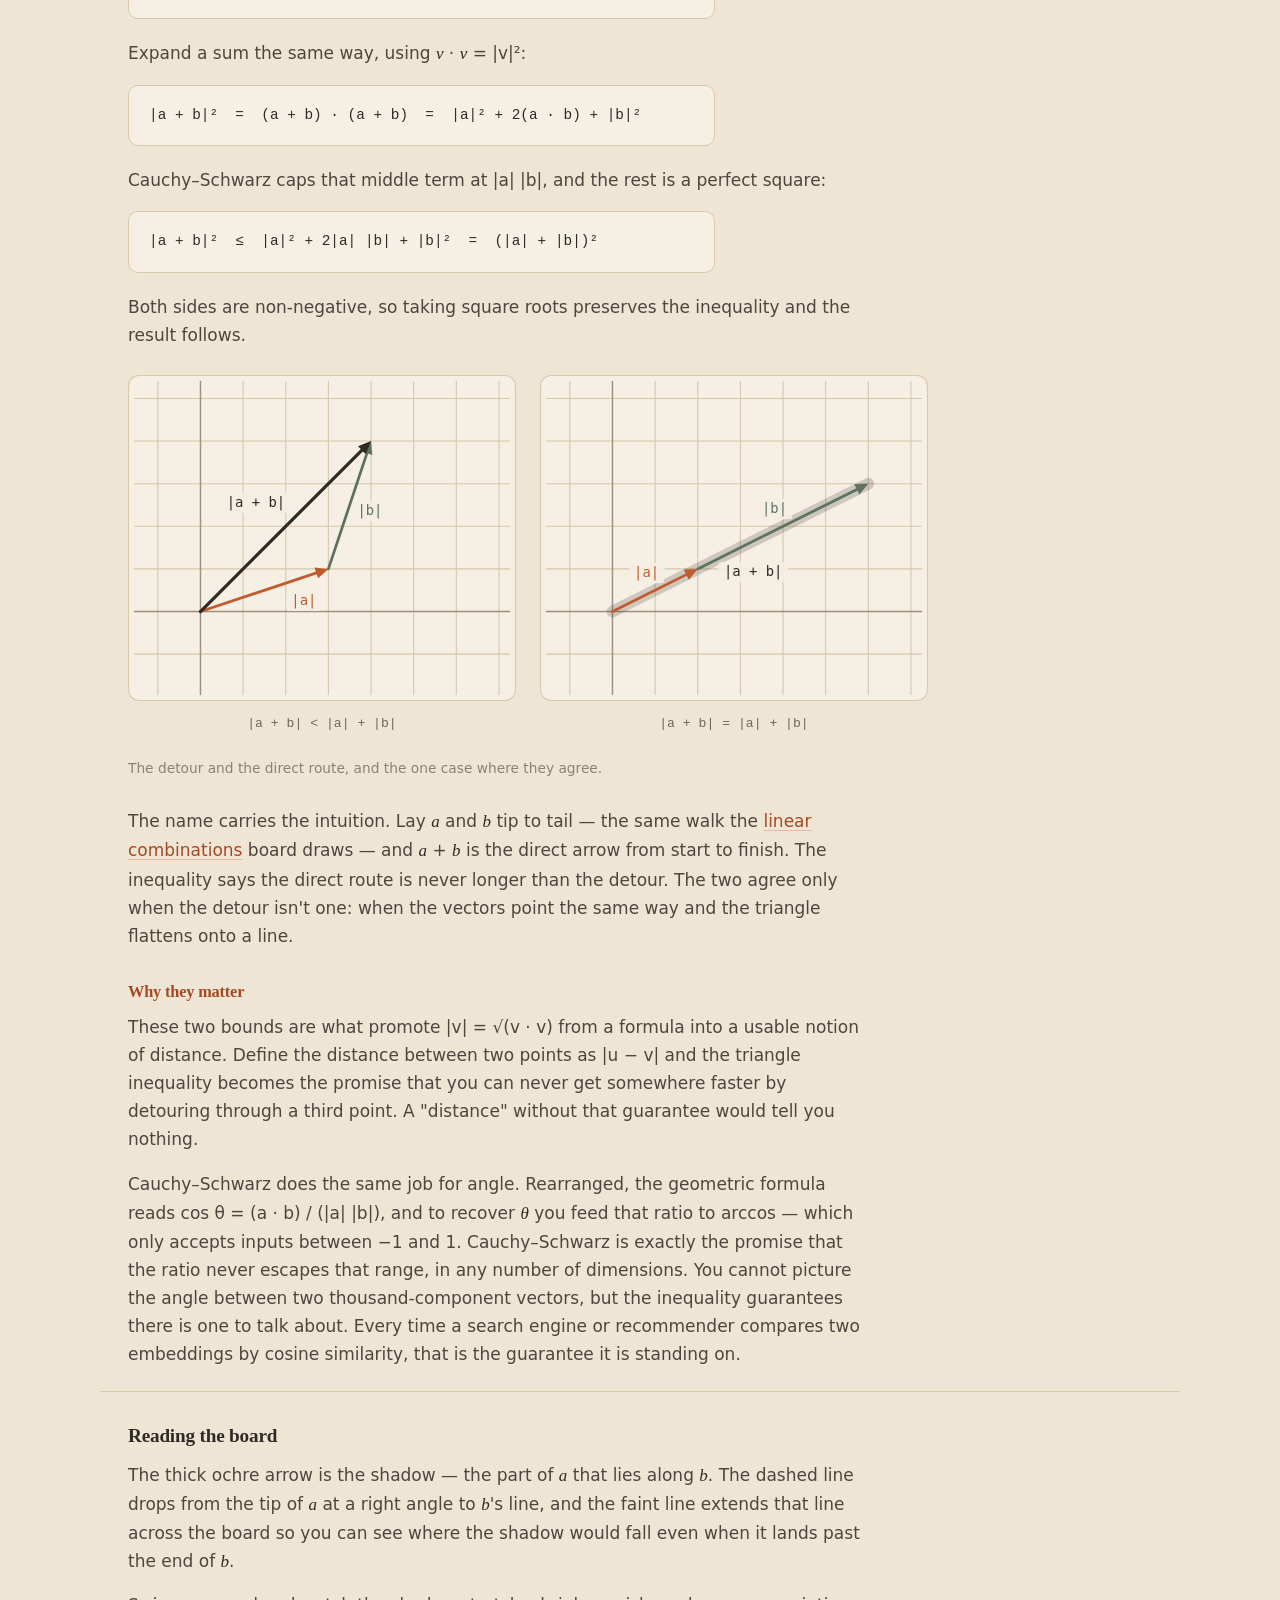
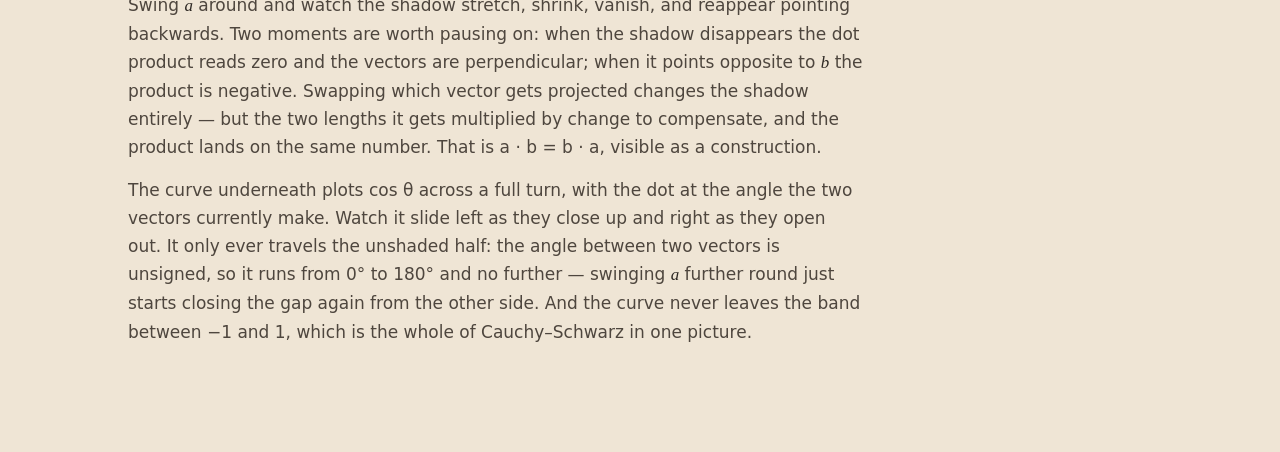
==== commit 2f325713: "Add a cos θ plot and the two inequalities to dot products A cosine curve now sits under the board, p" ====
--- a/linear-algebra/dot-products/index.html
+++ b/linear-algebra/dot-products/index.html
@@ -39,6 +39,14 @@
         font-size: 1.35rem;
         margin-bottom: 16px;
       }
+      .explainer h3 {
+        font-size: 1.02rem;
+        margin: 32px 0 12px;
+        color: var(--clay-600);
+      }
+      .muted-note {
+        color: var(--ink-400);
+      }
       .explainer p {
         max-width: var(--measure);
         margin: 0 0 17px;
@@ -105,8 +113,51 @@
       }
 
       /* ---- board ---- */
+      .board-col {
+        display: flex;
+        flex-direction: column;
+        gap: 16px;
+        min-width: 0;
+      }
       .board-wrap {
         position: relative;
+      }
+      #cosplot {
+        display: block;
+        width: 100%;
+        height: auto;
+      }
+      /* Anchoring is set in CSS, so each variant needs its own class —
+         a text-anchor attribute would lose to the class rule. */
+      .ctick {
+        font-family: var(--font-mono);
+        font-size: 12px;
+        fill: var(--ink-400);
+        text-anchor: middle;
+      }
+      .ctick-y {
+        font-family: var(--font-mono);
+        font-size: 12px;
+        fill: var(--ink-400);
+        text-anchor: end;
+        dominant-baseline: middle;
+      }
+      .cnote {
+        font-family: var(--font-mono);
+        font-size: 11px;
+        fill: var(--ink-400);
+        text-anchor: middle;
+      }
+      .clabel {
+        font-family: var(--font-mono);
+        font-size: 12px;
+        fill: var(--ink-500);
+      }
+      .creadout {
+        font-family: var(--font-mono);
+        font-size: 13px;
+        fill: var(--ink-900);
+        dominant-baseline: middle;
       }
       #board {
         touch-action: none;
@@ -379,21 +430,34 @@
     </div>
 
     <div class="stage page" id="board-section">
-      <div class="plate">
-        <div class="board-wrap">
+      <div class="board-col">
+        <div class="plate">
+          <div class="board-wrap">
+            <svg
+              id="board"
+              viewBox="0 0 704 528"
+              aria-label="Two vectors with the projection of one onto the other"
+            >
+              <g id="grid"></g>
+              <g id="axes"></g>
+              <g id="guide"></g>
+              <g id="proj"></g>
+              <g id="vectors"></g>
+              <g id="handles"></g>
+            </svg>
+            <p class="hint" id="hint">Drag either arrowhead.</p>
+          </div>
+        </div>
+
+        <div class="plate">
           <svg
-            id="board"
-            viewBox="0 0 704 528"
-            aria-label="Two vectors with the projection of one onto the other"
+            id="cosplot"
+            viewBox="0 0 704 218"
+            aria-label="Cosine plotted from zero to 360 degrees, with the current angle marked"
           >
-            <g id="grid"></g>
-            <g id="axes"></g>
-            <g id="guide"></g>
-            <g id="proj"></g>
-            <g id="vectors"></g>
-            <g id="handles"></g>
+            <g id="cos-static"></g>
+            <g id="cos-marker"></g>
           </svg>
-          <p class="hint" id="hint">Drag either arrowhead.</p>
         </div>
       </div>
 
@@ -511,6 +575,146 @@
           for free.
         </p>
       </section>
+
+      <section>
+        <h2>Two inequalities fall out of this</h2>
+        <p>
+          Put the dot product and the length formula together and two bounds
+          appear. They look like technicalities. They are the reason any of the
+          preceding vocabulary is allowed to exist.
+        </p>
+
+        <h3>Cauchy–Schwarz</h3>
+        <div class="calc">|a · b| &nbsp;≤&nbsp; |a| |b|</div>
+        <p>
+          The geometric formula makes this nearly self-evident:
+          a · b = |a| |b| cos θ, and cos θ never escapes the band between −1 and
+          1 — which is the entire content of the curve plotted under the board.
+          Multiply through and the product of two vectors can never exceed the
+          product of their lengths.
+        </p>
+        <p>
+          The picture says it even faster. The shadow of
+          <span class="sym">a</span> on <span class="sym">b</span> has length
+          |a| |cos θ|, and a shadow is never longer than the thing casting it.
+          Multiply both sides of |shadow| ≤ |a| by |b| and you have the
+          inequality.
+        </p>
+        <p>
+          Deriving it without leaning on the angle takes one more step, and is
+          worth seeing because it never mentions geometry at all. Pick any
+          number <span class="sym">t</span>, slide
+          <span class="sym">t</span><span class="sym">b</span> along
+          <span class="sym">b</span>'s line, and look at what is left over. It's
+          a vector, so its squared length cannot be negative:
+        </p>
+        <div class="calc">
+          |a − tb|² &nbsp;=&nbsp; (a − tb) · (a − tb)<br />
+          &nbsp;&nbsp;&nbsp;&nbsp;&nbsp;&nbsp;&nbsp;&nbsp;&nbsp;=&nbsp;
+          |a|² − 2t(a · b) + t²|b|² &nbsp;≥&nbsp; 0
+        </div>
+        <p>
+          That is a quadratic in <span class="sym">t</span> that never dips
+          below zero, so it cannot cross the axis twice, so its discriminant is
+          at most zero:
+        </p>
+        <div class="calc">
+          4(a · b)² − 4|a|²|b|² &nbsp;≤&nbsp; 0<br />
+          (a · b)² &nbsp;≤&nbsp; |a|²|b|² <span class="muted">→</span>
+          |a · b| &nbsp;≤&nbsp; |a| |b|
+        </div>
+        <p>
+          <span class="muted-note"
+            >(If <span class="sym">b</span> is the zero vector both sides are
+            zero and there is nothing to prove.)</span
+          >
+          The <span class="sym">t</span> that minimises that quadratic works out
+          to (a · b)/|b|² — precisely the coefficient that produces the shadow on
+          the board. So the algebra is doing exactly what the picture does:
+          subtract off the shadow, then note that whatever sticks out sideways
+          still has a length, and lengths are never negative. Equality happens
+          when nothing sticks out — when <span class="sym">a</span> is a multiple
+          of <span class="sym">b</span>.
+        </p>
+
+        <h3>The triangle inequality</h3>
+        <div class="calc">|a + b| &nbsp;≤&nbsp; |a| + |b|</div>
+        <p>
+          Expand a sum the same way, using
+          <span class="sym">v</span> · <span class="sym">v</span> = |v|²:
+        </p>
+        <div class="calc">
+          |a + b|² &nbsp;=&nbsp; (a + b) · (a + b) &nbsp;=&nbsp;
+          |a|² + 2(a · b) + |b|²
+        </div>
+        <p>
+          Cauchy–Schwarz caps that middle term at |a| |b|, and the rest is a
+          perfect square:
+        </p>
+        <div class="calc">
+          |a + b|² &nbsp;≤&nbsp; |a|² + 2|a| |b| + |b|² &nbsp;=&nbsp;
+          (|a| + |b|)²
+        </div>
+        <p>
+          Both sides are non-negative, so taking square roots preserves the
+          inequality and the result follows.
+        </p>
+
+        <figure class="two-up">
+          <div>
+            <img
+              src="../../assets/figures/triangle-strict.svg"
+              alt="Vectors a and b laid tip to tail, with the shorter direct arrow a plus b closing the triangle."
+              width="364"
+              height="306"
+            />
+            <p class="fig-cap">|a + b| &lt; |a| + |b|</p>
+          </div>
+          <div>
+            <img
+              src="../../assets/figures/triangle-equality.svg"
+              alt="Two parallel vectors laid tip to tail, where the triangle collapses flat onto a line."
+              width="364"
+              height="306"
+            />
+            <p class="fig-cap">|a + b| = |a| + |b|</p>
+          </div>
+          <figcaption>
+            The detour and the direct route, and the one case where they agree.
+          </figcaption>
+        </figure>
+
+        <p>
+          The name carries the intuition. Lay <span class="sym">a</span> and
+          <span class="sym">b</span> tip to tail — the same walk the
+          <a href="../linear-combinations/">linear combinations</a> board draws
+          — and <span class="sym">a</span> + <span class="sym">b</span> is the
+          direct arrow from start to finish. The inequality says the direct
+          route is never longer than the detour. The two agree only when the
+          detour isn't one: when the vectors point the same way and the triangle
+          flattens onto a line.
+        </p>
+
+        <h3>Why they matter</h3>
+        <p>
+          These two bounds are what promote |v| = √(v · v) from a formula into a
+          usable notion of distance. Define the distance between two points as
+          |u − v| and the triangle inequality becomes the promise that you can
+          never get somewhere faster by detouring through a third point. A
+          "distance" without that guarantee would tell you nothing.
+        </p>
+        <p>
+          Cauchy–Schwarz does the same job for angle. Rearranged, the geometric
+          formula reads cos θ = (a · b) / (|a| |b|), and to recover
+          <span class="sym">θ</span> you feed that ratio to arccos — which only
+          accepts inputs between −1 and 1. Cauchy–Schwarz is exactly the promise
+          that the ratio never escapes that range, in any number of dimensions.
+          You cannot picture the angle between two thousand-component vectors,
+          but the inequality guarantees there is one to talk about. Every time a
+          search engine or recommender compares two embeddings by cosine
+          similarity, that is the guarantee it is standing on.
+        </p>
+      </section>
     </div>
 
     <section class="notes page">
@@ -533,6 +737,16 @@
         vector gets projected changes the shadow entirely — but the two lengths
         it gets multiplied by change to compensate, and the product lands on the
         same number. That is a · b = b · a, visible as a construction.
+      </p>
+      <p>
+        The curve underneath plots cos θ across a full turn, with the dot at the
+        angle the two vectors currently make. Watch it slide left as they close
+        up and right as they open out. It only ever travels the unshaded half:
+        the angle between two vectors is unsigned, so it runs from 0° to 180°
+        and no further — swinging <span class="sym">a</span> further round just
+        starts closing the gap again from the other side. And the curve never
+        leaves the band between −1 and 1, which is the whole of Cauchy–Schwarz
+        in one picture.
       </p>
     </section>
 
@@ -598,6 +812,80 @@
             if (y !== 0)
               a += `<text class="tick" x="${sx(0) - 10}" y="${sy(y) + 4}" text-anchor="end">${y}</text>`;
           $("axes").innerHTML = a;
+        }
+
+        // --- the cos θ plot under the board ---
+        const CX0 = 58, CX1 = 686, CYM = 104, CAMP = 76;
+        const CTOP = CYM - CAMP, CBOT = CYM + CAMP;
+        const cdx = (deg) => CX0 + (deg / 360) * (CX1 - CX0);
+        const cdy = (c) => CYM - c * CAMP;
+
+        function buildCosPlot() {
+          let s = "";
+          // The angle between two vectors is unsigned and never exceeds 180°,
+          // so the right half of the domain is unreachable from the board.
+          s += `<rect x="${cdx(180)}" y="${CTOP - 10}" width="${cdx(360) - cdx(180)}" ` +
+            `height="${CBOT - CTOP + 20}" fill="var(--sand-300)" opacity="0.6"/>`;
+          for (let d = 0; d <= 360; d += 45)
+            s += `<line x1="${cdx(d)}" y1="${CTOP - 10}" x2="${cdx(d)}" ` +
+              `y2="${CBOT + 10}" stroke="var(--grid-line)" stroke-width="1"/>`;
+          [-1, -0.5, 0.5, 1].forEach((c) => {
+            s += `<line x1="${CX0}" y1="${cdy(c)}" x2="${CX1}" y2="${cdy(c)}" ` +
+              `stroke="var(--grid-line)" stroke-width="1"/>`;
+          });
+          s += `<line x1="${CX0}" y1="${CYM}" x2="${CX1}" y2="${CYM}" ` +
+            `stroke="var(--axis-line)" stroke-width="1.3"/>`;
+          s += `<line x1="${CX0}" y1="${CTOP - 10}" x2="${CX0}" y2="${CBOT + 10}" ` +
+            `stroke="var(--axis-line)" stroke-width="1.3"/>`;
+
+          let pts = "";
+          for (let d = 0; d <= 360; d += 2)
+            pts += `${cdx(d).toFixed(1)},${cdy(Math.cos((d * Math.PI) / 180)).toFixed(1)} `;
+          s += `<polyline points="${pts.trim()}" fill="none" stroke="#8c6239" ` +
+            `stroke-width="2.2" stroke-linejoin="round"/>`;
+
+          [0, 90, 180, 270, 360].forEach((d) => {
+            s += `<text class="ctick" x="${cdx(d)}" y="${CBOT + 30}">${d}°</text>`;
+          });
+          [[1, "1"], [0, "0"], [-1, "−1"]].forEach(([c, t]) => {
+            s += `<text class="ctick-y" x="${CX0 - 12}" y="${cdy(c)}">${t}</text>`;
+          });
+          s += `<text class="clabel" x="${CX0}" y="${CTOP - 16}">cos θ</text>`;
+          s += `<text class="cnote" x="${(cdx(180) + cdx(360)) / 2}" ` +
+            `y="${CTOP + 16}">θ never exceeds 180°</text>`;
+          $("cos-static").innerHTML = s;
+        }
+
+        function drawCosMarker(thetaDeg, ok) {
+          if (!ok) {
+            $("cos-marker").innerHTML = "";
+            return;
+          }
+          const c = Math.cos((thetaDeg * Math.PI) / 180);
+          const x = cdx(thetaDeg), y = cdy(c);
+          let s =
+            `<line x1="${x.toFixed(1)}" y1="${y.toFixed(1)}" x2="${x.toFixed(1)}" ` +
+            `y2="${CYM}" stroke="var(--ink-400)" stroke-width="1.2" stroke-dasharray="4 4"/>` +
+            `<line x1="${CX0}" y1="${y.toFixed(1)}" x2="${x.toFixed(1)}" ` +
+            `y2="${y.toFixed(1)}" stroke="var(--ink-400)" stroke-width="1.2" stroke-dasharray="4 4"/>` +
+            `<circle cx="${x.toFixed(1)}" cy="${y.toFixed(1)}" r="6" fill="${A_COLOR}" ` +
+            `stroke="var(--sand-100)" stroke-width="2"/>`;
+          // Flip the label below the dot near the top of the plot, and to the
+          // left of it near the right edge, so it always stays on the plate.
+          const label = `θ = ${thetaDeg.toFixed(1)}°, cos θ = ${c.toFixed(3)}`;
+          const near = x > CX1 - 210;
+          const ty = y < CTOP + 28 ? y + 24 : y - 16;
+          const tx = near ? x - 14 : x + 14;
+          // The curve runs straight through wherever this lands, so it needs
+          // a backing to stay readable.
+          const lw = label.length * 7.9 + 12;
+          s += `<rect x="${(near ? tx - lw + 6 : tx - 6).toFixed(1)}" ` +
+            `y="${(ty - 10).toFixed(1)}" width="${lw.toFixed(1)}" height="20" rx="4" ` +
+            `fill="var(--sand-100)" opacity="0.9"/>`;
+          s += `<text class="creadout" x="${tx.toFixed(1)}" ` +
+            `y="${ty.toFixed(1)}" text-anchor="${near ? "end" : "start"}">` +
+            `${label}</text>`;
+          $("cos-marker").innerHTML = s;
         }
 
         // Small square marking the right angle where the drop line meets the
@@ -734,13 +1022,12 @@
           $("alen").textContent = fmt(aLen, 3);
           $("blen").textContent = fmt(bLen, 3);
           const canAngle = aLen > 0 && bLen > 0;
-          $("theta").textContent = canAngle
-            ? fmt(
-                (Math.acos(Math.max(-1, Math.min(1, dot / (aLen * bLen)))) * 180) /
-                  Math.PI,
-                1
-              ) + "°"
-            : "—";
+          const thetaDeg = canAngle
+            ? (Math.acos(Math.max(-1, Math.min(1, dot / (aLen * bLen)))) * 180) /
+              Math.PI
+            : 0;
+          $("theta").textContent = canAngle ? fmt(thetaDeg, 1) + "°" : "—";
+          drawCosMarker(thetaDeg, canAngle);
 
           $("shadow-label").textContent =
             `shadow of ${srcName} on ${ontoName}`;
@@ -838,6 +1125,7 @@
         $("show-proj").addEventListener("change", draw);
 
         buildGrid();
+        buildCosPlot();
         draw();
       })();
     </script>
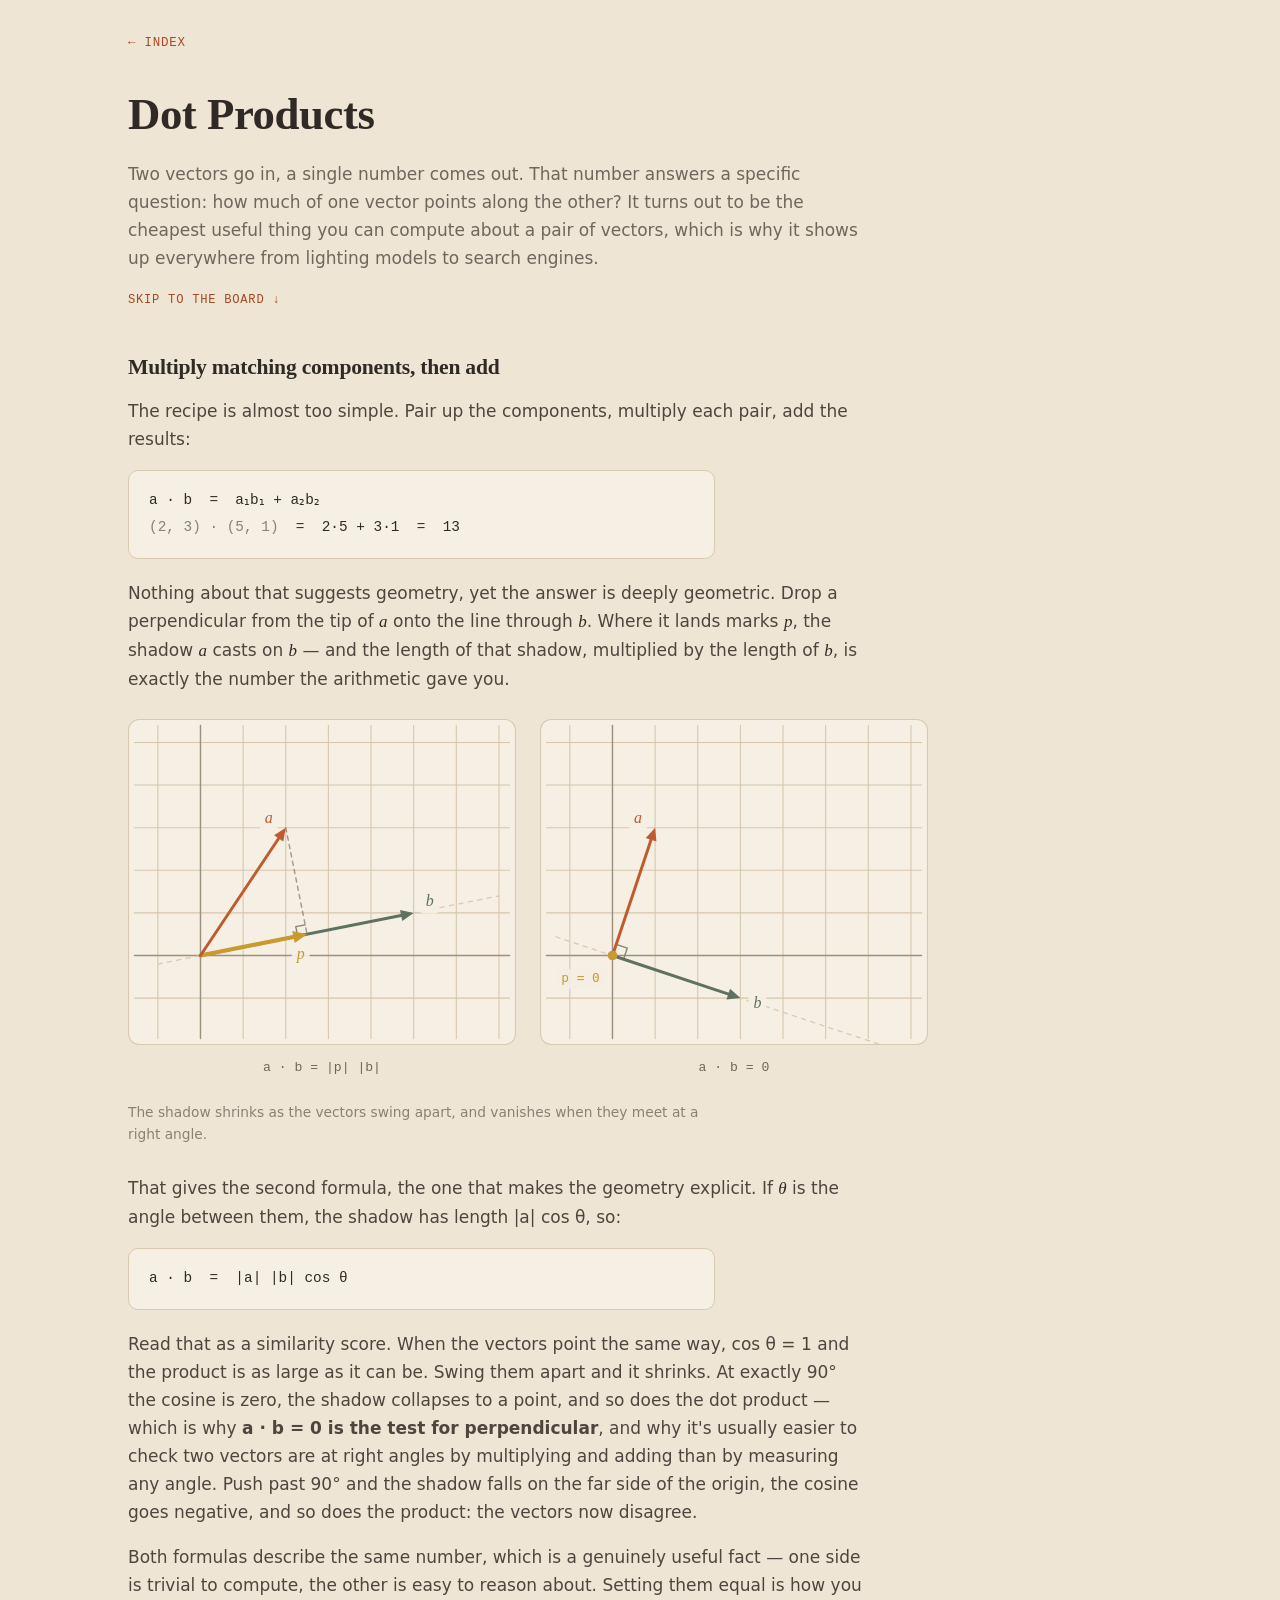
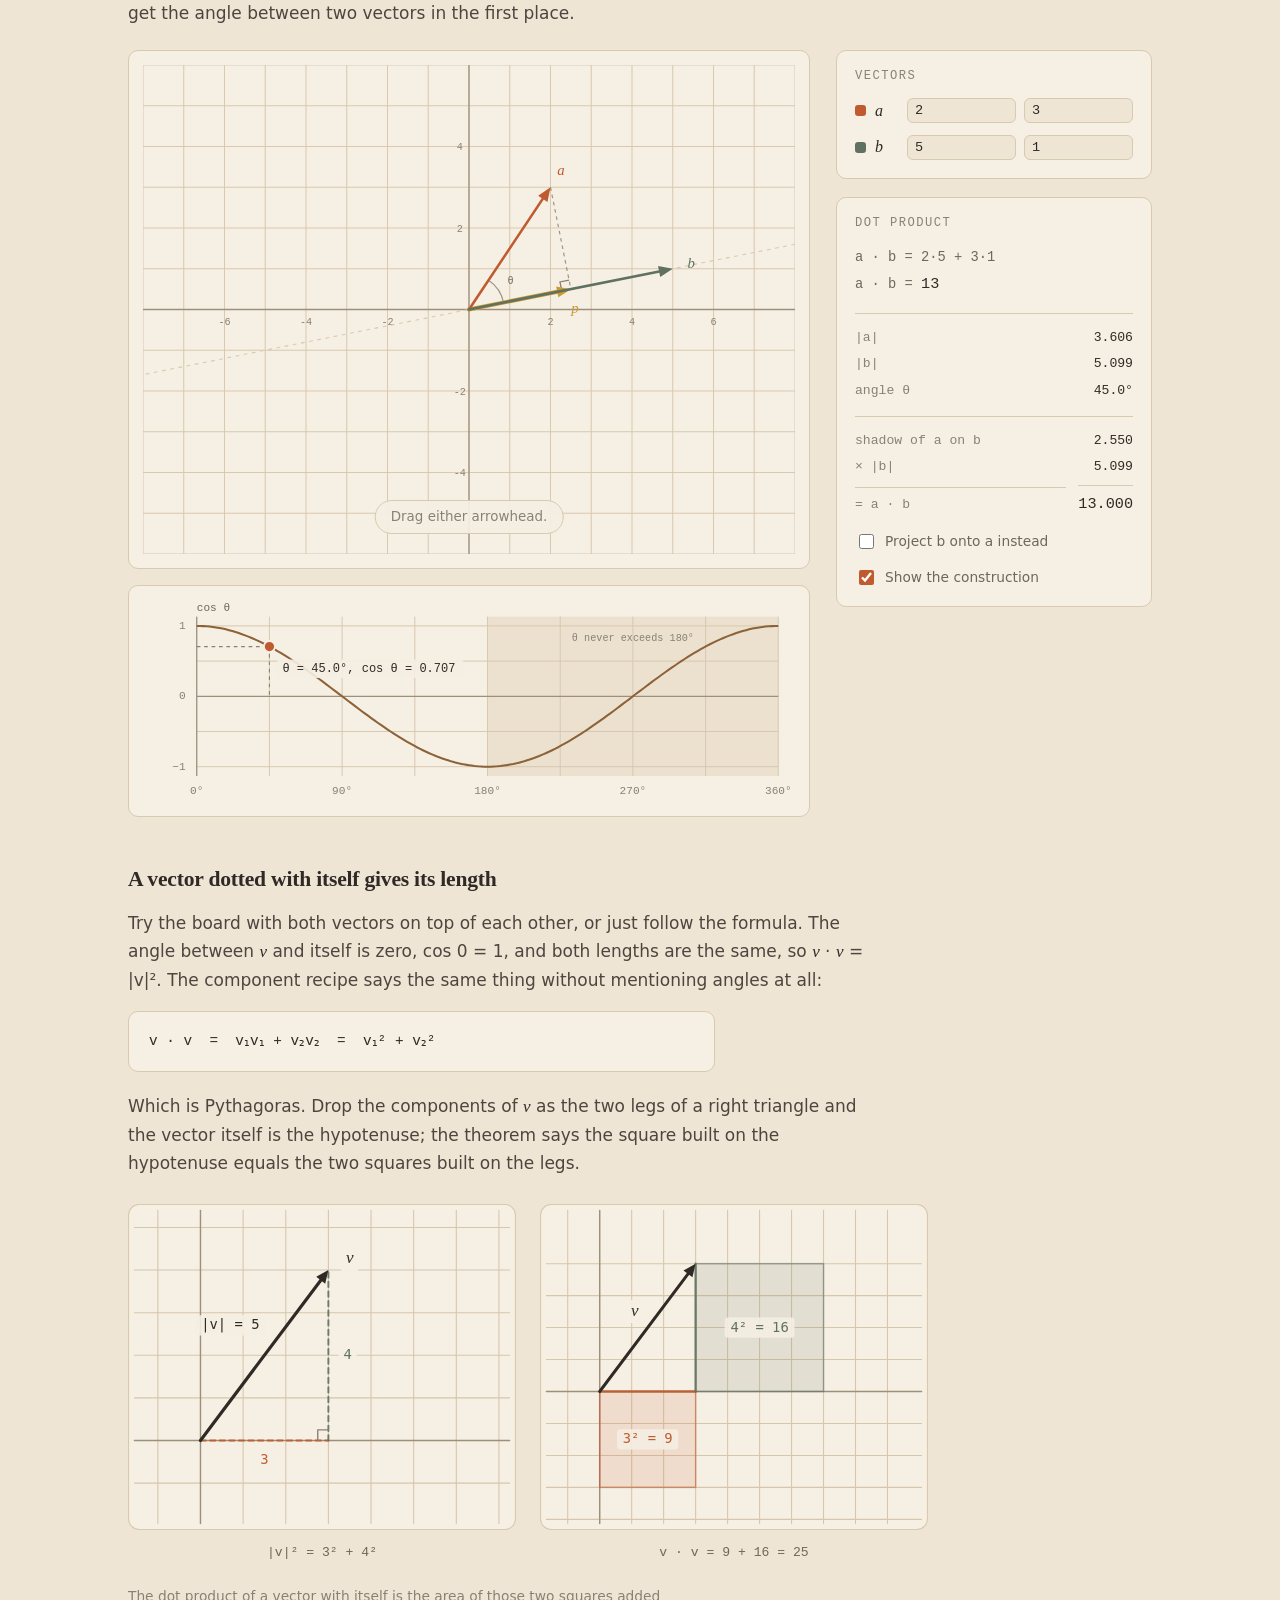
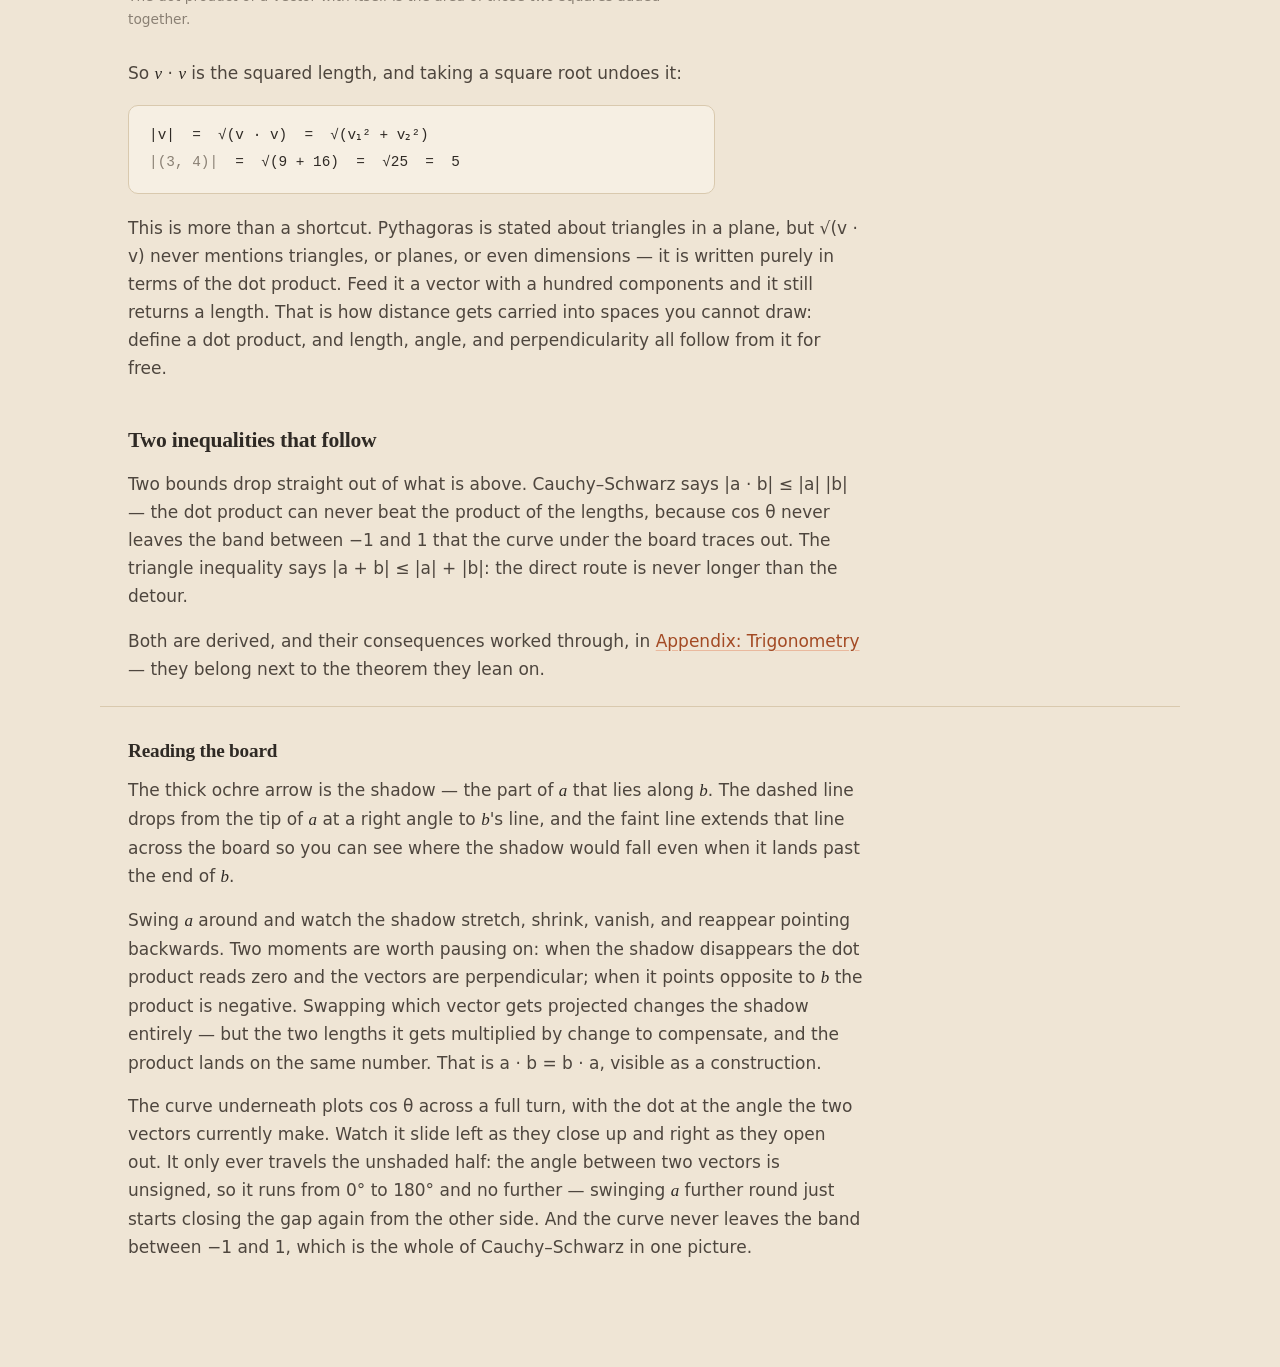
==== commit 89e74e1d: "Move the two inequalities into a new Appendix: Trigonometry Cauchy-Schwarz and the triangle inequali" ====
--- a/linear-algebra/dot-products/index.html
+++ b/linear-algebra/dot-products/index.html
@@ -577,142 +577,18 @@
       </section>
 
       <section>
-        <h2>Two inequalities fall out of this</h2>
+        <h2>Two inequalities that follow</h2>
         <p>
-          Put the dot product and the length formula together and two bounds
-          appear. They look like technicalities. They are the reason any of the
-          preceding vocabulary is allowed to exist.
-        </p>
-
-        <h3>Cauchy–Schwarz</h3>
-        <div class="calc">|a · b| &nbsp;≤&nbsp; |a| |b|</div>
-        <p>
-          The geometric formula makes this nearly self-evident:
-          a · b = |a| |b| cos θ, and cos θ never escapes the band between −1 and
-          1 — which is the entire content of the curve plotted under the board.
-          Multiply through and the product of two vectors can never exceed the
-          product of their lengths.
+          Two bounds drop straight out of what is above. Cauchy–Schwarz says
+          |a · b| ≤ |a| |b| — the dot product can never beat the product of the
+          lengths, because cos θ never leaves the band between −1 and 1 that the
+          curve under the board traces out. The triangle inequality says
+          |a + b| ≤ |a| + |b|: the direct route is never longer than the detour.
         </p>
         <p>
-          The picture says it even faster. The shadow of
-          <span class="sym">a</span> on <span class="sym">b</span> has length
-          |a| |cos θ|, and a shadow is never longer than the thing casting it.
-          Multiply both sides of |shadow| ≤ |a| by |b| and you have the
-          inequality.
-        </p>
-        <p>
-          Deriving it without leaning on the angle takes one more step, and is
-          worth seeing because it never mentions geometry at all. Pick any
-          number <span class="sym">t</span>, slide
-          <span class="sym">t</span><span class="sym">b</span> along
-          <span class="sym">b</span>'s line, and look at what is left over. It's
-          a vector, so its squared length cannot be negative:
-        </p>
-        <div class="calc">
-          |a − tb|² &nbsp;=&nbsp; (a − tb) · (a − tb)<br />
-          &nbsp;&nbsp;&nbsp;&nbsp;&nbsp;&nbsp;&nbsp;&nbsp;&nbsp;=&nbsp;
-          |a|² − 2t(a · b) + t²|b|² &nbsp;≥&nbsp; 0
-        </div>
-        <p>
-          That is a quadratic in <span class="sym">t</span> that never dips
-          below zero, so it cannot cross the axis twice, so its discriminant is
-          at most zero:
-        </p>
-        <div class="calc">
-          4(a · b)² − 4|a|²|b|² &nbsp;≤&nbsp; 0<br />
-          (a · b)² &nbsp;≤&nbsp; |a|²|b|² <span class="muted">→</span>
-          |a · b| &nbsp;≤&nbsp; |a| |b|
-        </div>
-        <p>
-          <span class="muted-note"
-            >(If <span class="sym">b</span> is the zero vector both sides are
-            zero and there is nothing to prove.)</span
-          >
-          The <span class="sym">t</span> that minimises that quadratic works out
-          to (a · b)/|b|² — precisely the coefficient that produces the shadow on
-          the board. So the algebra is doing exactly what the picture does:
-          subtract off the shadow, then note that whatever sticks out sideways
-          still has a length, and lengths are never negative. Equality happens
-          when nothing sticks out — when <span class="sym">a</span> is a multiple
-          of <span class="sym">b</span>.
-        </p>
-
-        <h3>The triangle inequality</h3>
-        <div class="calc">|a + b| &nbsp;≤&nbsp; |a| + |b|</div>
-        <p>
-          Expand a sum the same way, using
-          <span class="sym">v</span> · <span class="sym">v</span> = |v|²:
-        </p>
-        <div class="calc">
-          |a + b|² &nbsp;=&nbsp; (a + b) · (a + b) &nbsp;=&nbsp;
-          |a|² + 2(a · b) + |b|²
-        </div>
-        <p>
-          Cauchy–Schwarz caps that middle term at |a| |b|, and the rest is a
-          perfect square:
-        </p>
-        <div class="calc">
-          |a + b|² &nbsp;≤&nbsp; |a|² + 2|a| |b| + |b|² &nbsp;=&nbsp;
-          (|a| + |b|)²
-        </div>
-        <p>
-          Both sides are non-negative, so taking square roots preserves the
-          inequality and the result follows.
-        </p>
-
-        <figure class="two-up">
-          <div>
-            <img
-              src="../../assets/figures/triangle-strict.svg"
-              alt="Vectors a and b laid tip to tail, with the shorter direct arrow a plus b closing the triangle."
-              width="364"
-              height="306"
-            />
-            <p class="fig-cap">|a + b| &lt; |a| + |b|</p>
-          </div>
-          <div>
-            <img
-              src="../../assets/figures/triangle-equality.svg"
-              alt="Two parallel vectors laid tip to tail, where the triangle collapses flat onto a line."
-              width="364"
-              height="306"
-            />
-            <p class="fig-cap">|a + b| = |a| + |b|</p>
-          </div>
-          <figcaption>
-            The detour and the direct route, and the one case where they agree.
-          </figcaption>
-        </figure>
-
-        <p>
-          The name carries the intuition. Lay <span class="sym">a</span> and
-          <span class="sym">b</span> tip to tail — the same walk the
-          <a href="../linear-combinations/">linear combinations</a> board draws
-          — and <span class="sym">a</span> + <span class="sym">b</span> is the
-          direct arrow from start to finish. The inequality says the direct
-          route is never longer than the detour. The two agree only when the
-          detour isn't one: when the vectors point the same way and the triangle
-          flattens onto a line.
-        </p>
-
-        <h3>Why they matter</h3>
-        <p>
-          These two bounds are what promote |v| = √(v · v) from a formula into a
-          usable notion of distance. Define the distance between two points as
-          |u − v| and the triangle inequality becomes the promise that you can
-          never get somewhere faster by detouring through a third point. A
-          "distance" without that guarantee would tell you nothing.
-        </p>
-        <p>
-          Cauchy–Schwarz does the same job for angle. Rearranged, the geometric
-          formula reads cos θ = (a · b) / (|a| |b|), and to recover
-          <span class="sym">θ</span> you feed that ratio to arccos — which only
-          accepts inputs between −1 and 1. Cauchy–Schwarz is exactly the promise
-          that the ratio never escapes that range, in any number of dimensions.
-          You cannot picture the angle between two thousand-component vectors,
-          but the inequality guarantees there is one to talk about. Every time a
-          search engine or recommender compares two embeddings by cosine
-          similarity, that is the guarantee it is standing on.
+          Both are derived, and their consequences worked through, in
+          <a href="../../appendix/trigonometry/#inequalities">Appendix:
+          Trigonometry</a> — they belong next to the theorem they lean on.
         </p>
       </section>
     </div>
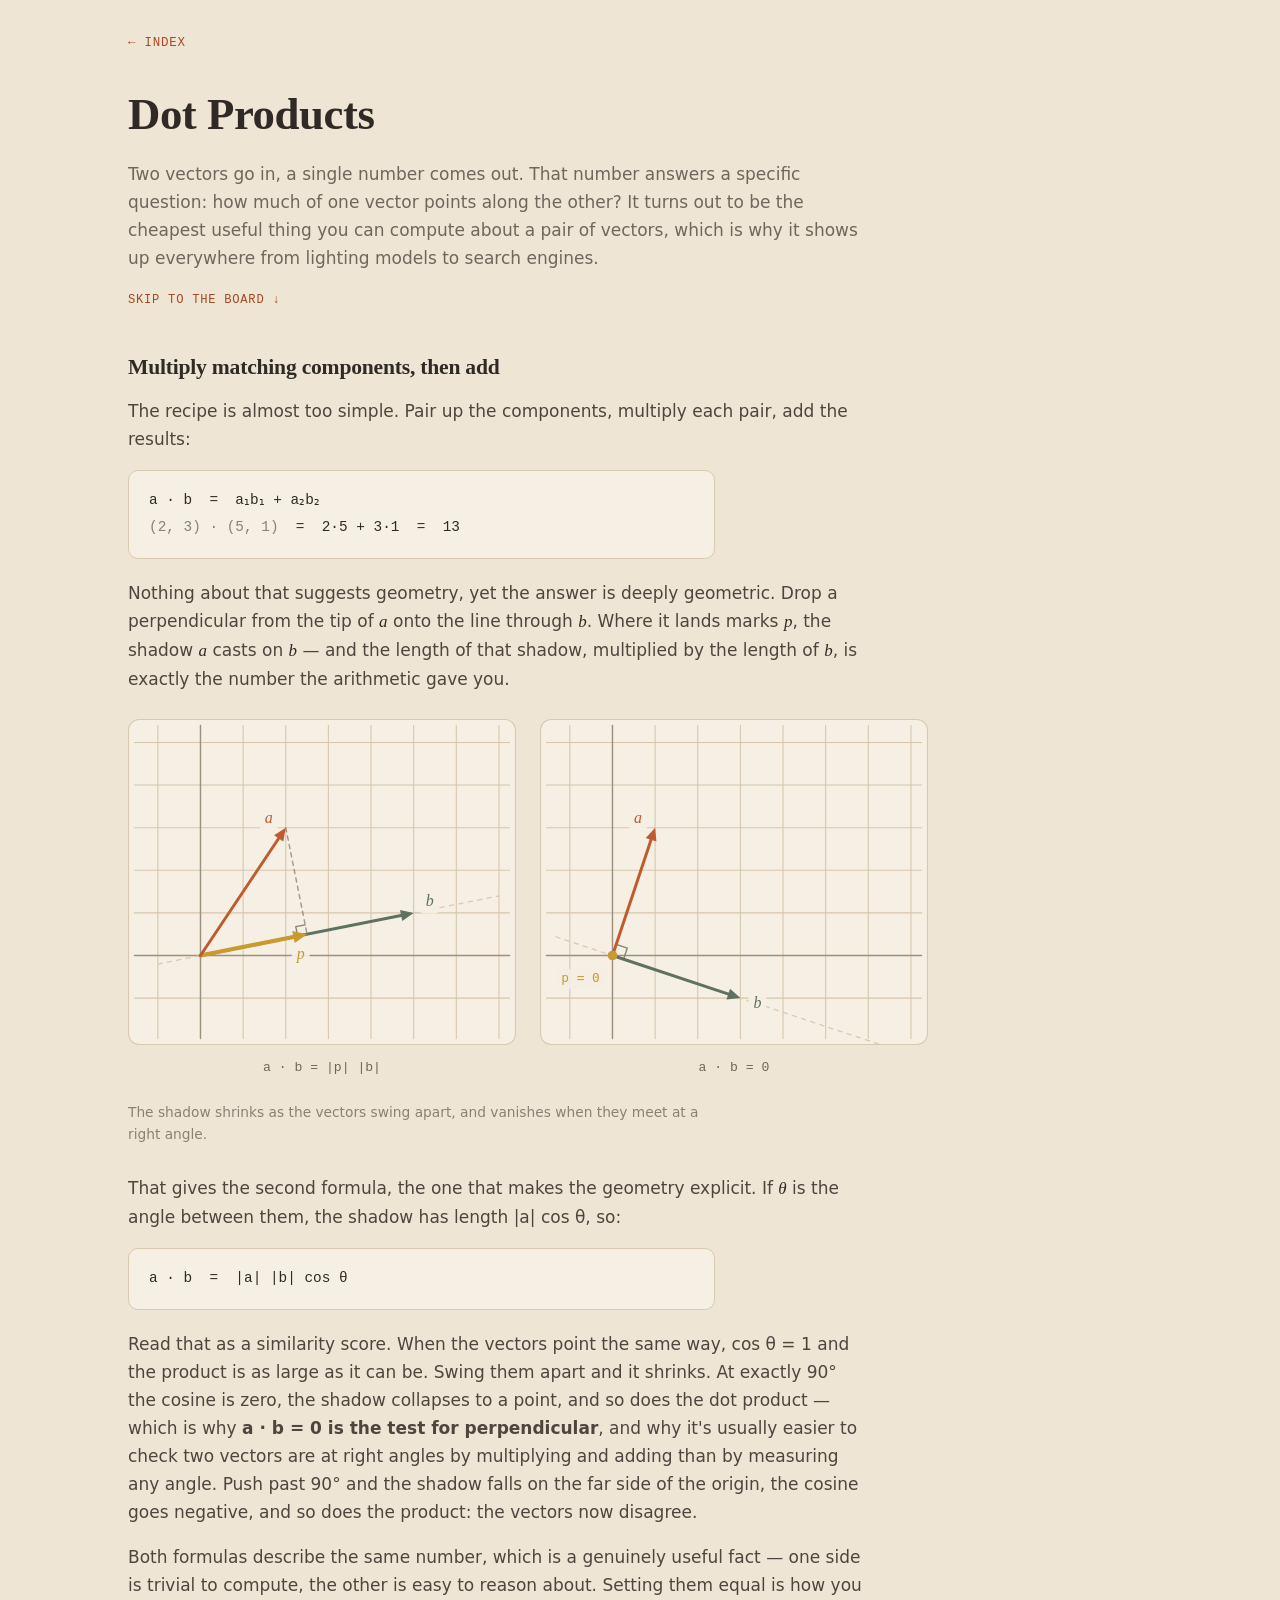
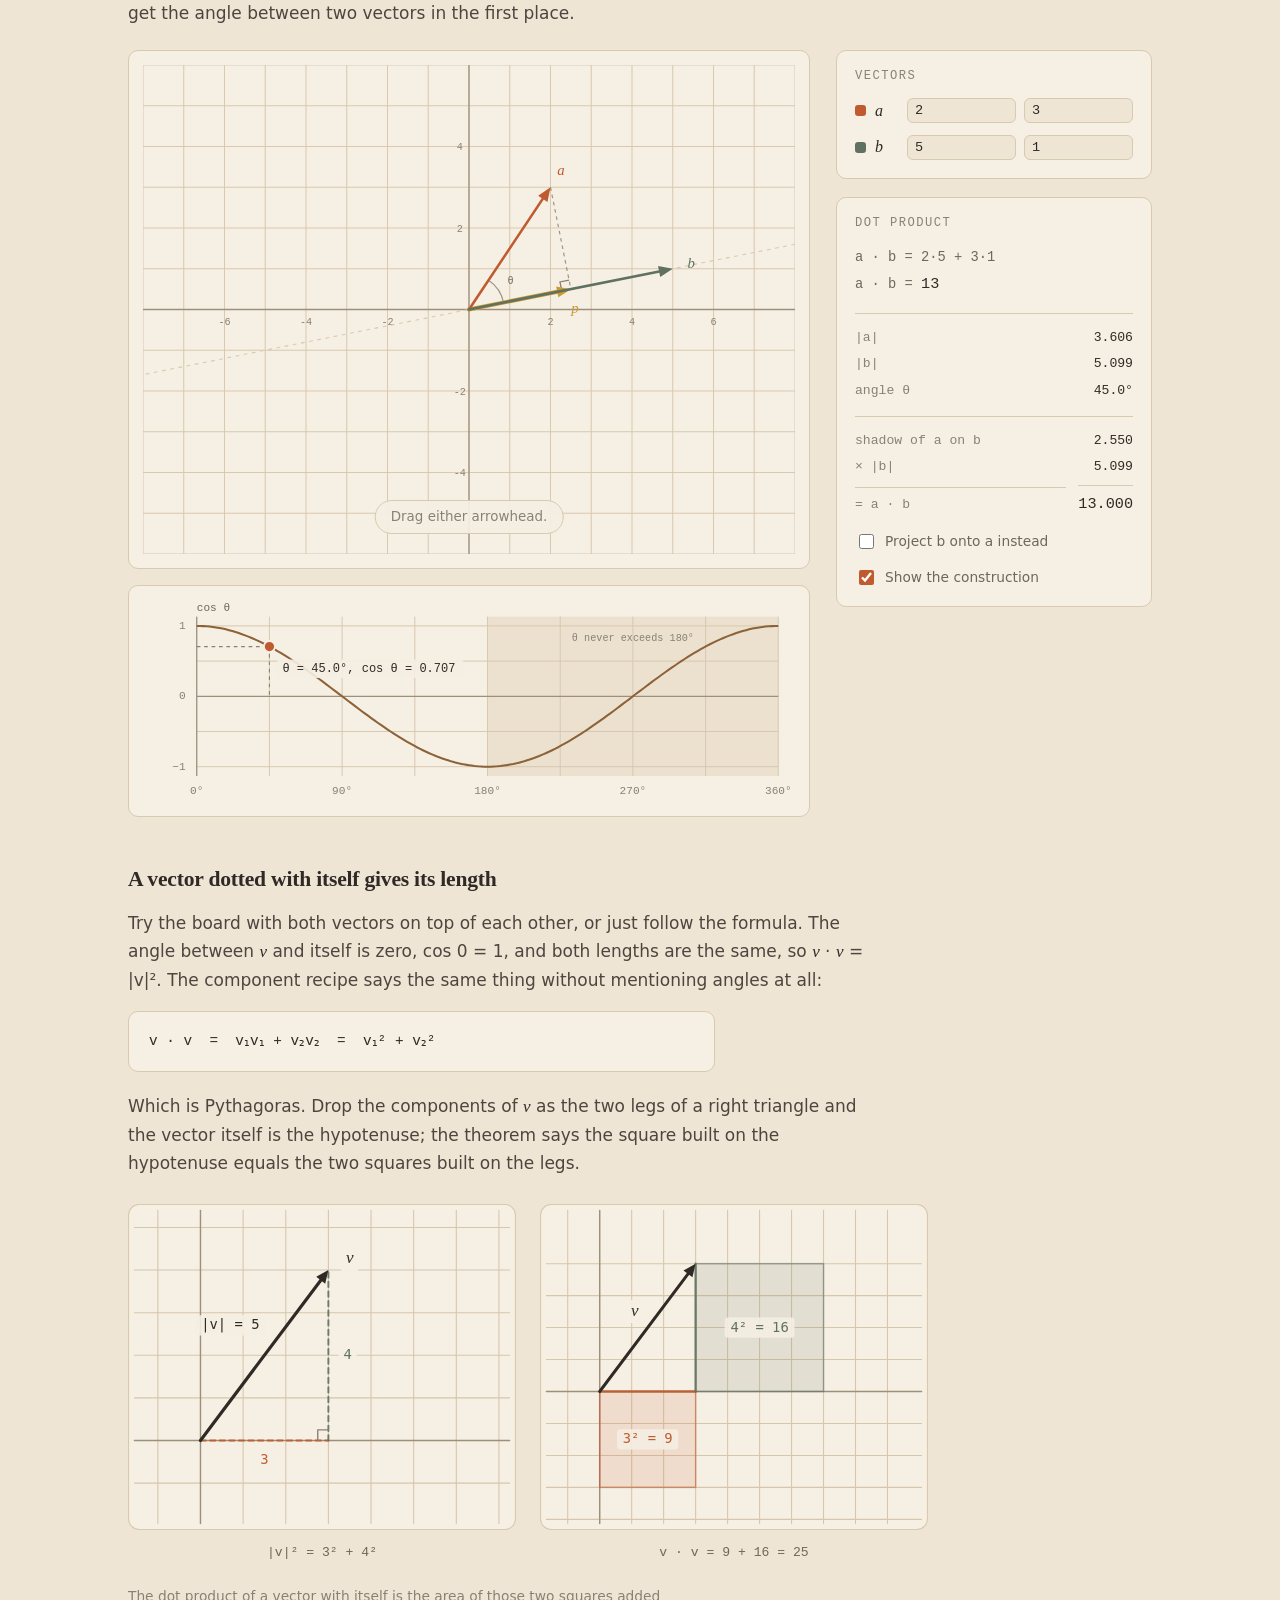
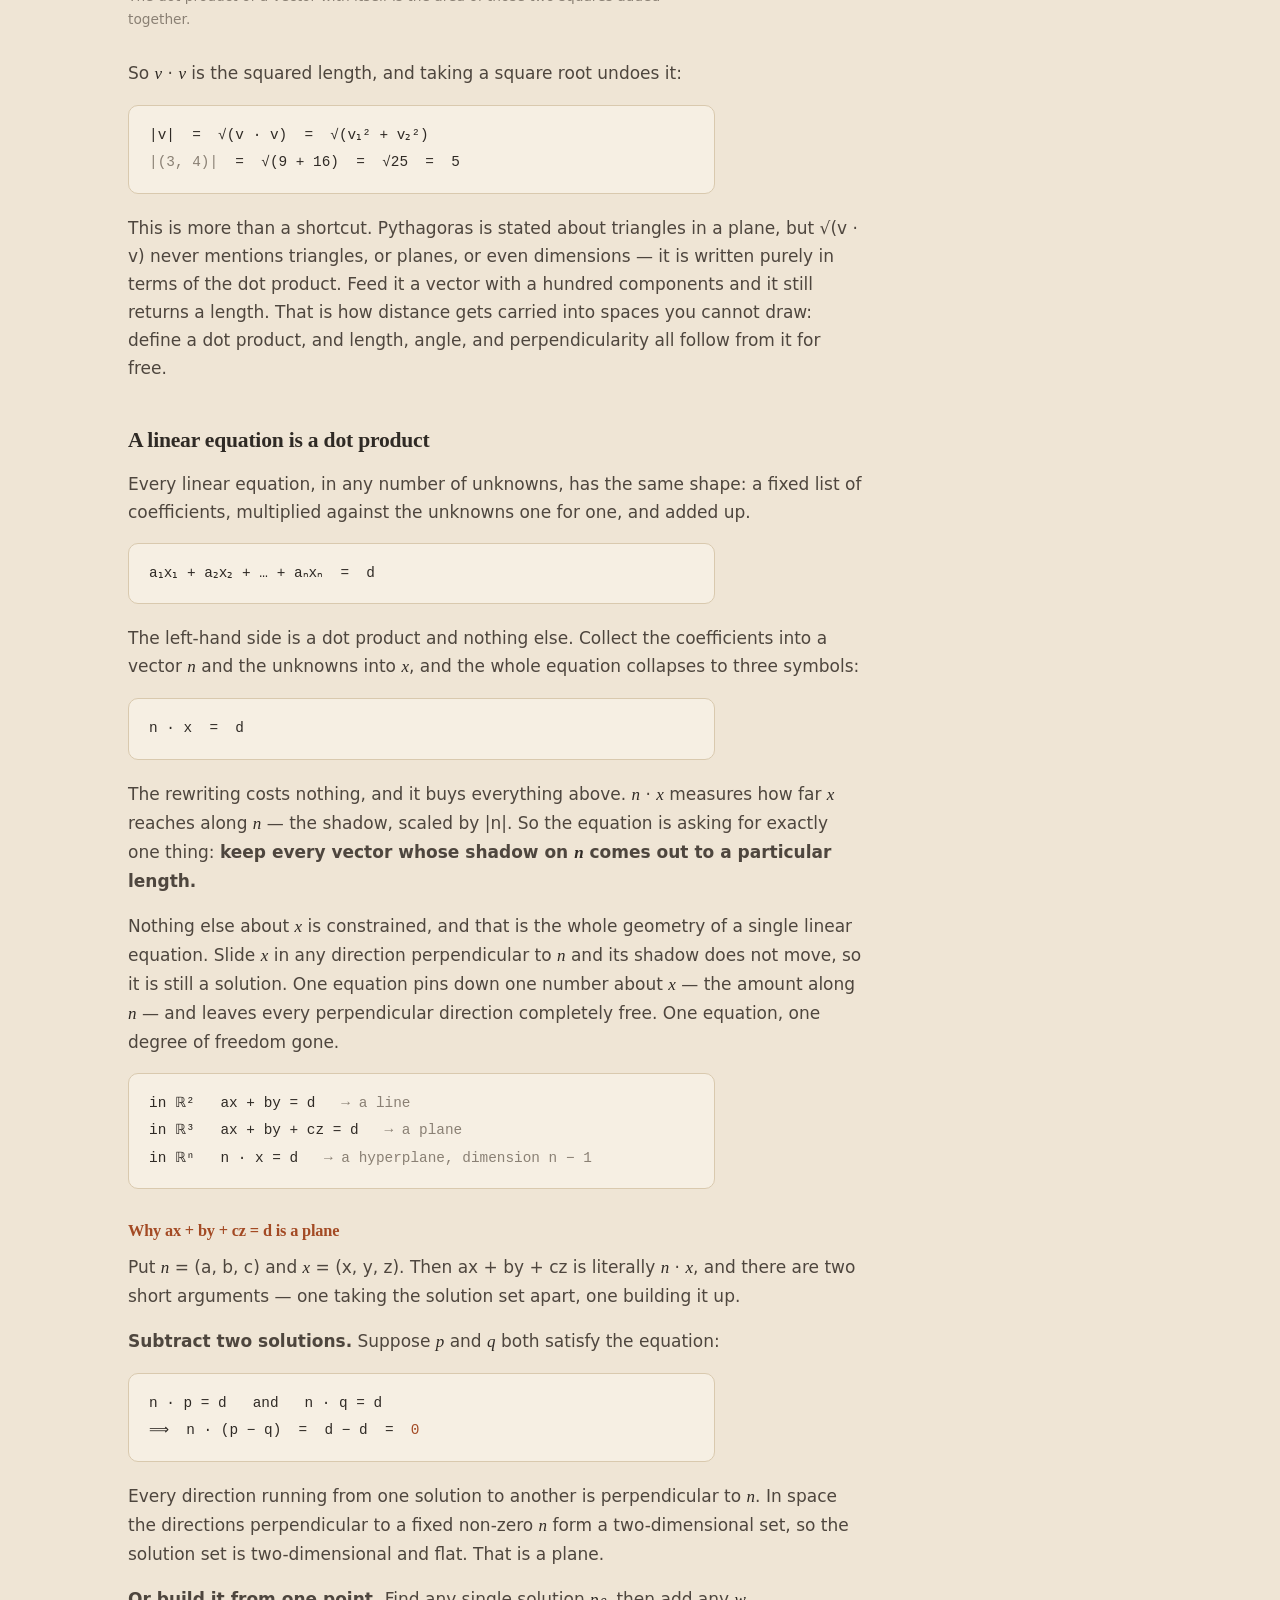
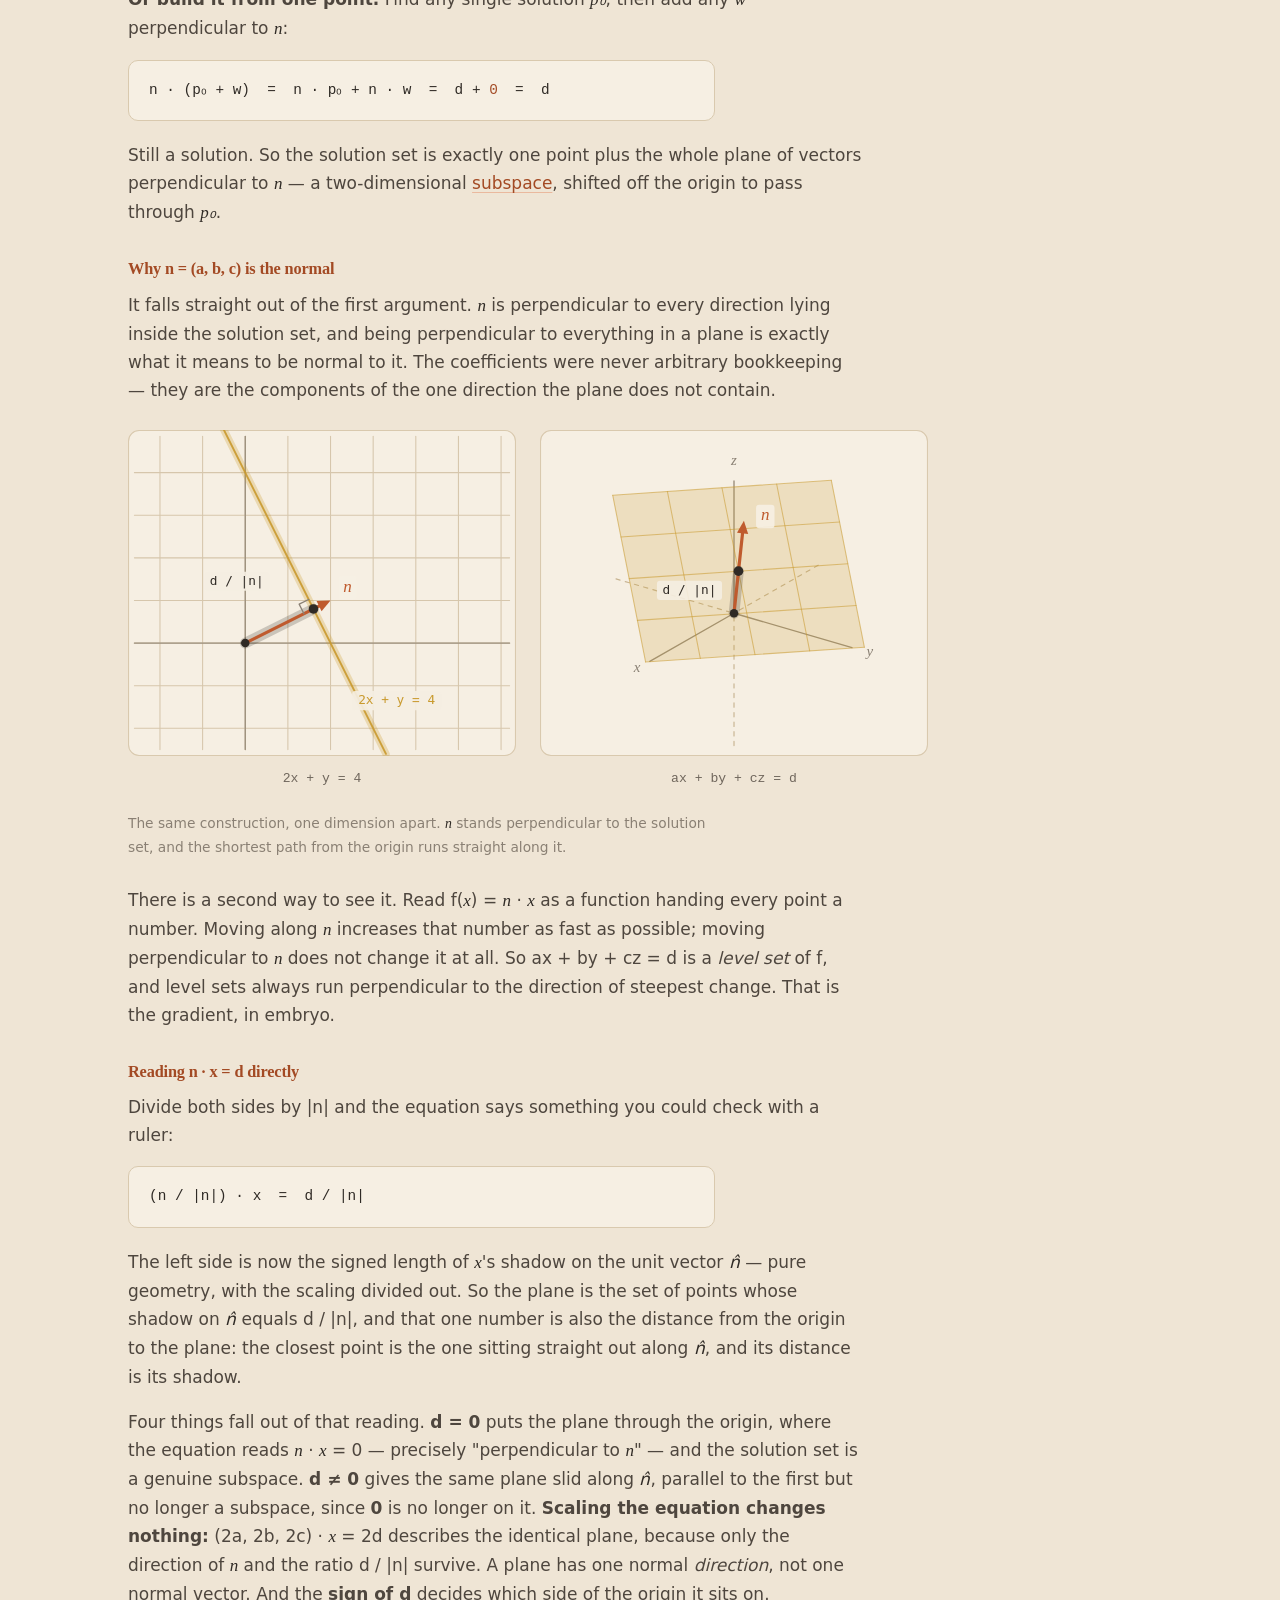
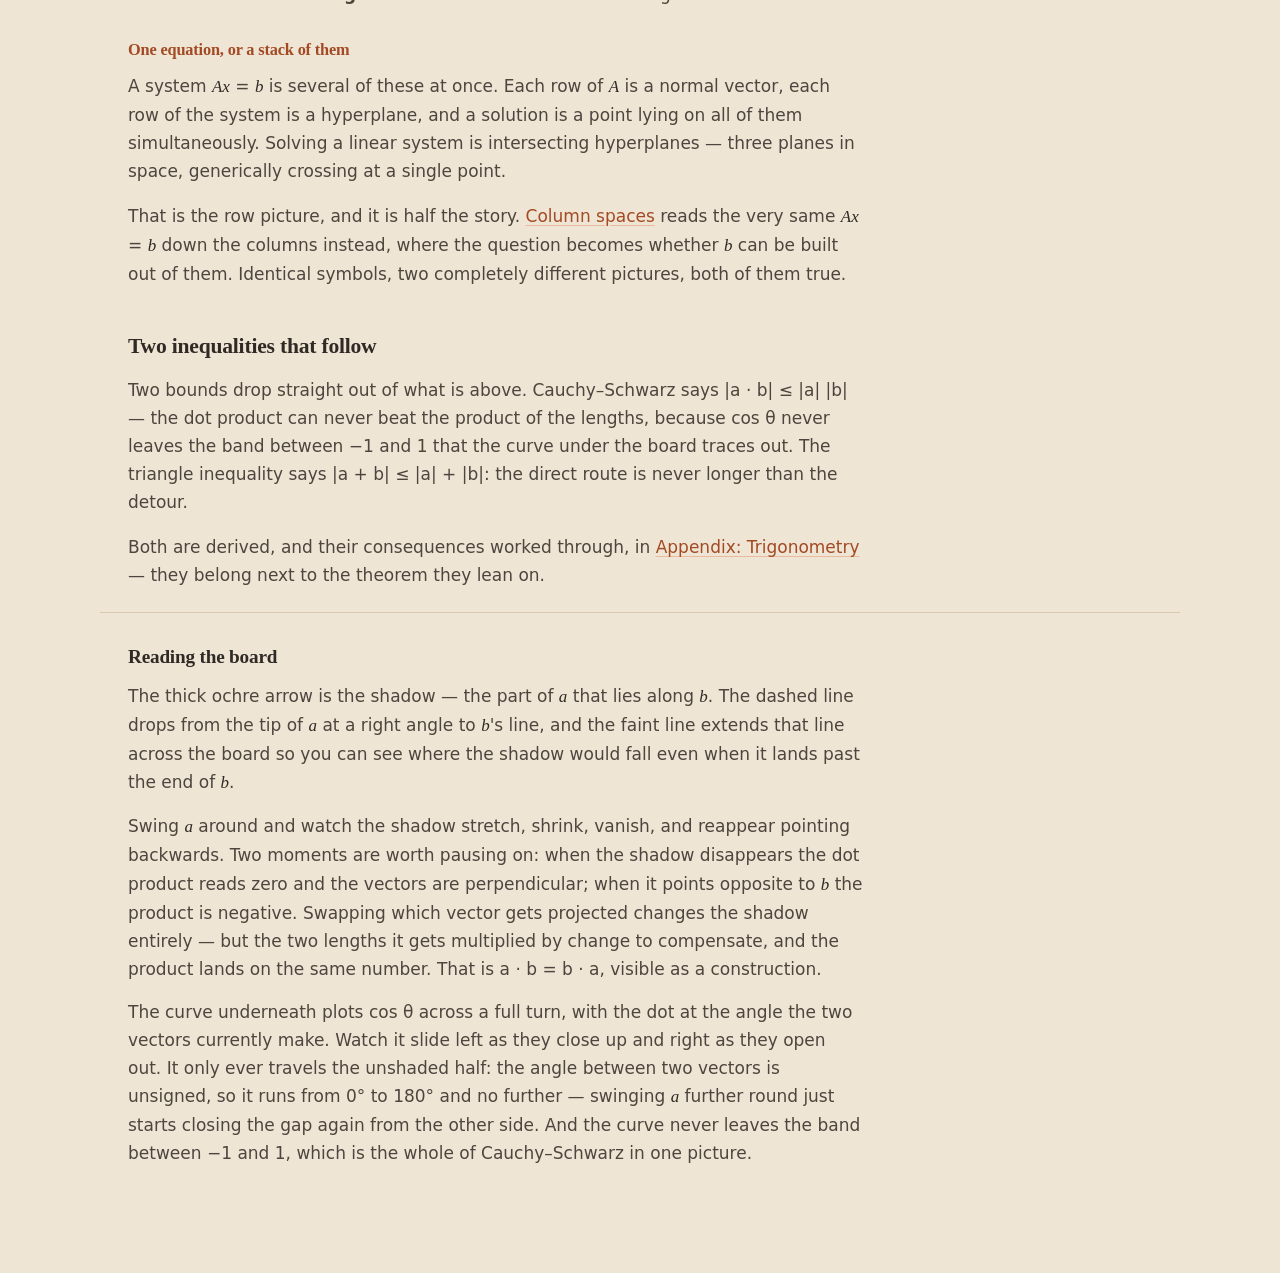
==== commit 52742716: "Add the row picture of a linear equation to dot products Any linear equation is a dot product set to" ====
--- a/linear-algebra/dot-products/index.html
+++ b/linear-algebra/dot-products/index.html
@@ -110,6 +110,12 @@
       }
       .calc .muted {
         color: var(--ink-400);
+      }
+
+      /* Terms carried through a substitution. */
+      .calc b {
+        color: var(--clay-600);
+        font-weight: 500;
       }
 
       /* ---- board ---- */
@@ -573,6 +579,191 @@
           is how distance gets carried into spaces you cannot draw: define a dot
           product, and length, angle, and perpendicularity all follow from it
           for free.
+        </p>
+      </section>
+
+      <section>
+        <h2>A linear equation is a dot product</h2>
+        <p>
+          Every linear equation, in any number of unknowns, has the same shape:
+          a fixed list of coefficients, multiplied against the unknowns one for
+          one, and added up.
+        </p>
+        <div class="calc">a₁x₁ + a₂x₂ + … + aₙxₙ &nbsp;=&nbsp; d</div>
+        <p>
+          The left-hand side is a dot product and nothing else. Collect the
+          coefficients into a vector <span class="sym">n</span> and the unknowns
+          into <span class="sym">x</span>, and the whole equation collapses to
+          three symbols:
+        </p>
+        <div class="calc">n · x &nbsp;=&nbsp; d</div>
+        <p>
+          The rewriting costs nothing, and it buys everything above.
+          <span class="sym">n</span> · <span class="sym">x</span> measures how
+          far <span class="sym">x</span> reaches along
+          <span class="sym">n</span> — the shadow, scaled by |n|. So the
+          equation is asking for exactly one thing: <strong>keep every vector
+          whose shadow on <span class="sym">n</span> comes out to a particular
+          length.</strong>
+        </p>
+        <p>
+          Nothing else about <span class="sym">x</span> is constrained, and that
+          is the whole geometry of a single linear equation. Slide
+          <span class="sym">x</span> in any direction perpendicular to
+          <span class="sym">n</span> and its shadow does not move, so it is
+          still a solution. One equation pins down one number about
+          <span class="sym">x</span> — the amount along
+          <span class="sym">n</span> — and leaves every perpendicular direction
+          completely free. One equation, one degree of freedom gone.
+        </p>
+        <div class="calc">
+          in ℝ² &nbsp;&nbsp;ax + by = d
+          <span class="muted">&nbsp;&nbsp;→ a line</span><br />
+          in ℝ³ &nbsp;&nbsp;ax + by + cz = d
+          <span class="muted">&nbsp;&nbsp;→ a plane</span><br />
+          in ℝⁿ &nbsp;&nbsp;n · x = d
+          <span class="muted">&nbsp;&nbsp;→ a hyperplane, dimension n − 1</span>
+        </div>
+
+        <h3>Why ax + by + cz = d is a plane</h3>
+        <p>
+          Put <span class="sym">n</span> = (a, b, c) and
+          <span class="sym">x</span> = (x, y, z). Then ax + by + cz is literally
+          <span class="sym">n</span> · <span class="sym">x</span>, and there are
+          two short arguments — one taking the solution set apart, one building
+          it up.
+        </p>
+        <p>
+          <strong>Subtract two solutions.</strong> Suppose
+          <span class="sym">p</span> and <span class="sym">q</span> both satisfy
+          the equation:
+        </p>
+        <div class="calc">
+          n · p = d &nbsp;&nbsp;and&nbsp;&nbsp; n · q = d<br />
+          ⟹ &nbsp;n · (p − q) &nbsp;=&nbsp; d − d &nbsp;=&nbsp; <b>0</b>
+        </div>
+        <p>
+          Every direction running from one solution to another is perpendicular
+          to <span class="sym">n</span>. In space the directions perpendicular
+          to a fixed non-zero <span class="sym">n</span> form a two-dimensional
+          set, so the solution set is two-dimensional and flat. That is a plane.
+        </p>
+        <p>
+          <strong>Or build it from one point.</strong> Find any single solution
+          <span class="sym">p₀</span>, then add any
+          <span class="sym">w</span> perpendicular to
+          <span class="sym">n</span>:
+        </p>
+        <div class="calc">
+          n · (p₀ + w) &nbsp;=&nbsp; n · p₀ + n · w &nbsp;=&nbsp; d + <b>0</b>
+          &nbsp;=&nbsp; d
+        </div>
+        <p>
+          Still a solution. So the solution set is exactly one point plus the
+          whole plane of vectors perpendicular to
+          <span class="sym">n</span> — a two-dimensional
+          <a href="../vector-spaces/">subspace</a>, shifted off the origin to
+          pass through <span class="sym">p₀</span>.
+        </p>
+
+        <h3>Why n = (a, b, c) is the normal</h3>
+        <p>
+          It falls straight out of the first argument.
+          <span class="sym">n</span> is perpendicular to every direction lying
+          inside the solution set, and being perpendicular to everything in a
+          plane is exactly what it means to be normal to it. The coefficients
+          were never arbitrary bookkeeping — they are the components of the one
+          direction the plane does not contain.
+        </p>
+
+        <figure class="two-up">
+          <div>
+            <img
+              src="../../assets/figures/lineq-2d.svg"
+              alt="The line 2x plus y equals 4 drawn in the plane, with the vector n perpendicular to it and the distance from the origin marked."
+              width="364"
+              height="306"
+            />
+            <p class="fig-cap">2x + y = 4</p>
+          </div>
+          <div>
+            <img
+              src="../../assets/figures/lineq-3d.svg"
+              alt="A plane floating in space with the vector n rising perpendicular to it from the origin."
+              width="364"
+              height="306"
+            />
+            <p class="fig-cap">ax + by + cz = d</p>
+          </div>
+          <figcaption>
+            The same construction, one dimension apart.
+            <span class="sym">n</span> stands perpendicular to the solution set,
+            and the shortest path from the origin runs straight along it.
+          </figcaption>
+        </figure>
+
+        <p>
+          There is a second way to see it. Read
+          f(<span class="sym">x</span>) =
+          <span class="sym">n</span> · <span class="sym">x</span> as a function
+          handing every point a number. Moving along
+          <span class="sym">n</span> increases that number as fast as possible;
+          moving perpendicular to <span class="sym">n</span> does not change it
+          at all. So ax + by + cz = d is a <em>level set</em> of f, and level
+          sets always run perpendicular to the direction of steepest change.
+          That is the gradient, in embryo.
+        </p>
+
+        <h3>Reading n · x = d directly</h3>
+        <p>
+          Divide both sides by |n| and the equation says something you could
+          check with a ruler:
+        </p>
+        <div class="calc">(n / |n|) · x &nbsp;=&nbsp; d / |n|</div>
+        <p>
+          The left side is now the signed length of
+          <span class="sym">x</span>'s shadow on the unit vector
+          <span class="sym">n̂</span> — pure geometry, with the scaling divided
+          out. So the plane is the set of points whose shadow on
+          <span class="sym">n̂</span> equals d / |n|, and that one number is
+          also the distance from the origin to the plane: the closest point is
+          the one sitting straight out along <span class="sym">n̂</span>, and
+          its distance is its shadow.
+        </p>
+        <p>
+          Four things fall out of that reading.
+          <strong>d = 0</strong> puts the plane through the origin, where the
+          equation reads <span class="sym">n</span> · <span class="sym">x</span>
+          = 0 — precisely "perpendicular to <span class="sym">n</span>" — and
+          the solution set is a genuine subspace.
+          <strong>d ≠ 0</strong> gives the same plane slid along
+          <span class="sym">n̂</span>, parallel to the first but no longer a
+          subspace, since <strong>0</strong> is no longer on it.
+          <strong>Scaling the equation changes nothing:</strong> (2a, 2b, 2c) ·
+          <span class="sym">x</span> = 2d describes the identical plane, because
+          only the direction of <span class="sym">n</span> and the ratio d / |n|
+          survive. A plane has one normal <em>direction</em>, not one normal
+          vector. And the <strong>sign of d</strong> decides which side of the
+          origin it sits on.
+        </p>
+
+        <h3>One equation, or a stack of them</h3>
+        <p>
+          A system <span class="sym">A</span><span class="sym">x</span> =
+          <span class="sym">b</span> is several of these at once. Each row of
+          <span class="sym">A</span> is a normal vector, each row of the system
+          is a hyperplane, and a solution is a point lying on all of them
+          simultaneously. Solving a linear system is intersecting hyperplanes —
+          three planes in space, generically crossing at a single point.
+        </p>
+        <p>
+          That is the row picture, and it is half the story.
+          <a href="../column-spaces/">Column spaces</a> reads the very same
+          <span class="sym">A</span><span class="sym">x</span> =
+          <span class="sym">b</span> down the columns instead, where the
+          question becomes whether <span class="sym">b</span> can be built out
+          of them. Identical symbols, two completely different pictures, both of
+          them true.
         </p>
       </section>
 
